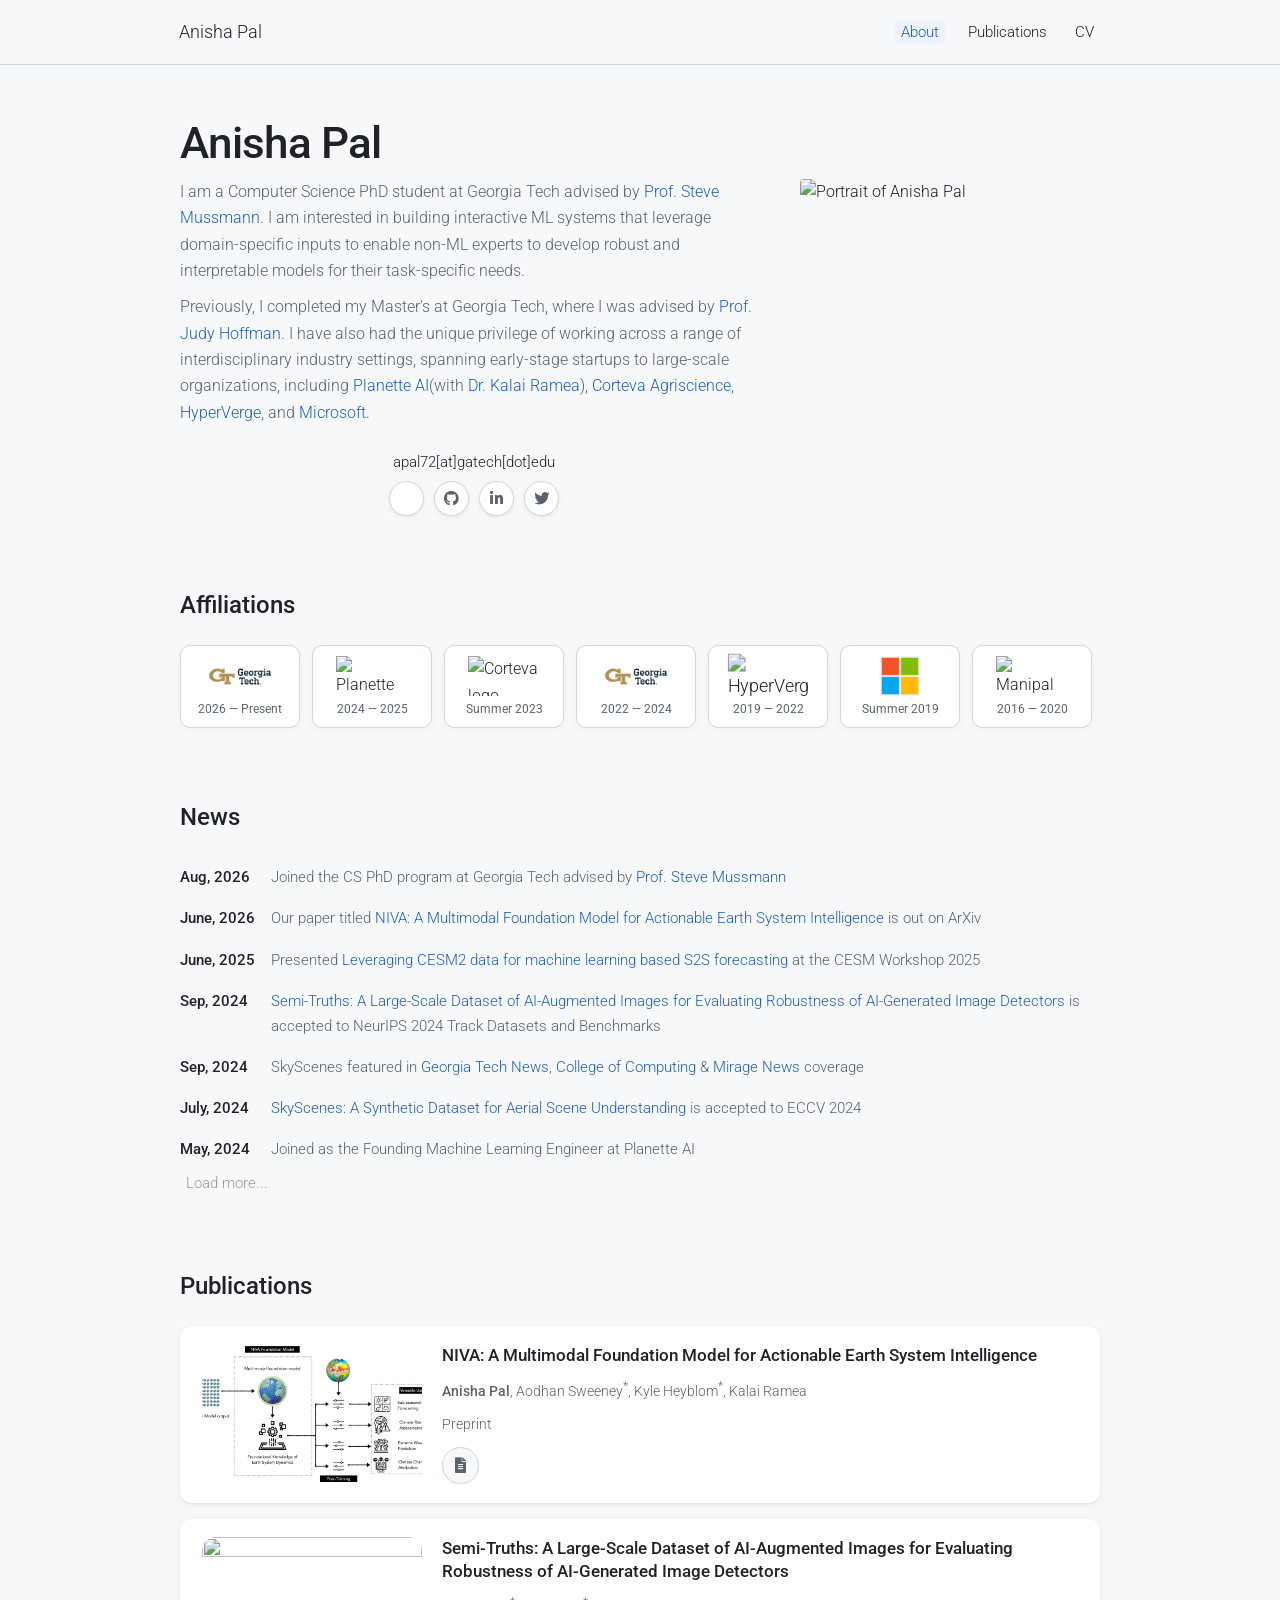
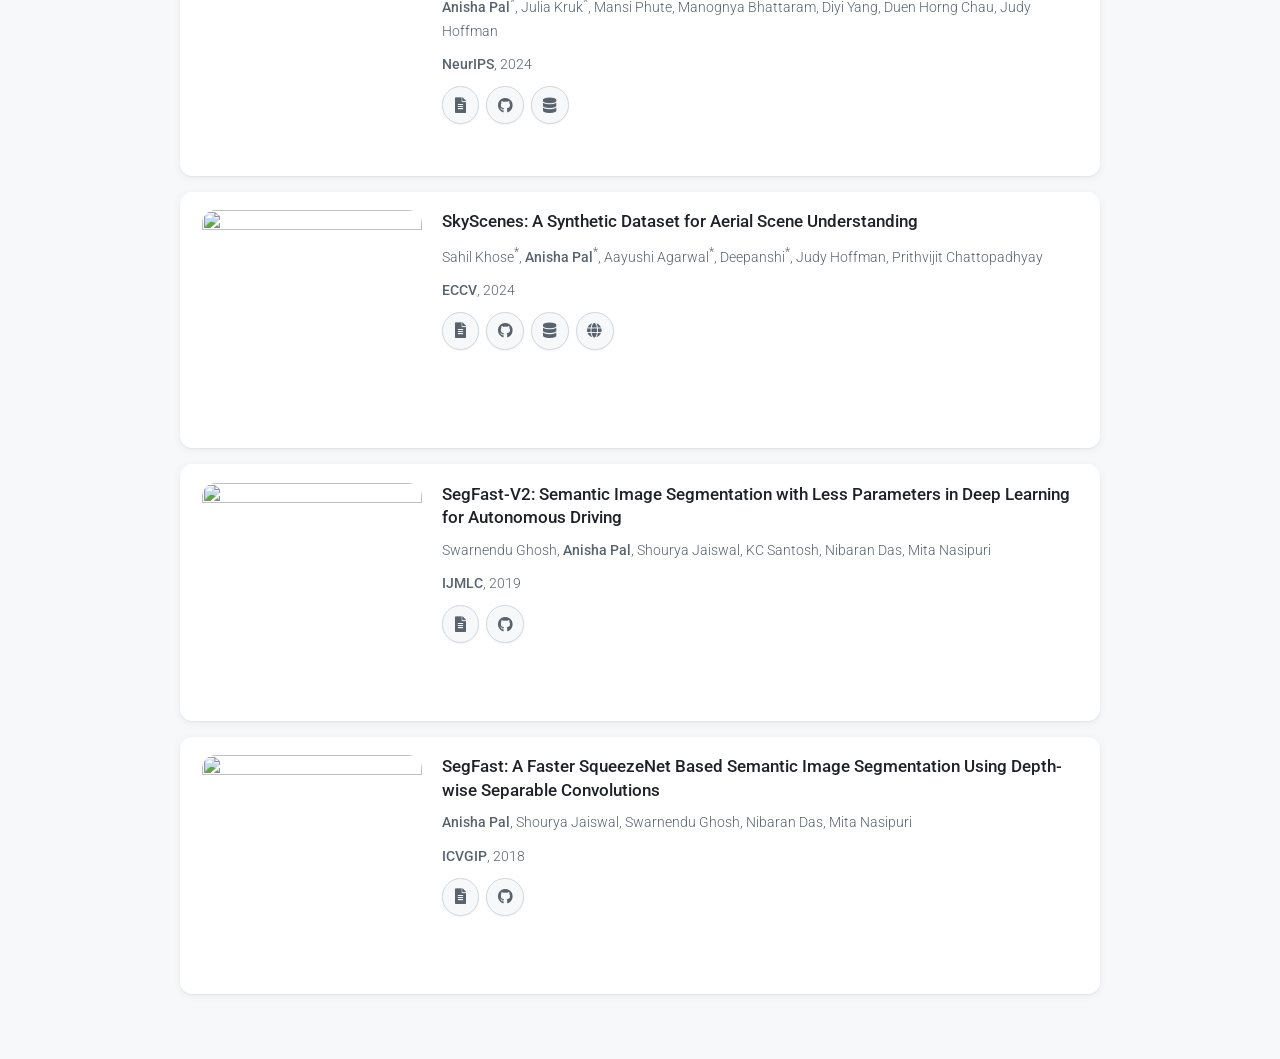
==== index.html @ ba1cdf5f "intro" ====
<!DOCTYPE html>
<html lang="en">
<head>
  <!-- Google tag (gtag.js) -->
<script async src="https://www.googletagmanager.com/gtag/js?id=G-RCPSD93NTV"></script>
<script>
  window.dataLayer = window.dataLayer || [];
  function gtag(){dataLayer.push(arguments);}
  gtag('js', new Date());

  gtag('config', 'G-RCPSD93NTV');
</script>
  <meta charset="UTF-8">
  <meta name="viewport" content="width=device-width, initial-scale=1.0">
  <title>Anisha Pal</title>
  <meta name="author" content="Anisha Pal">
  <meta name="description" content="Anisha Pal | Machine Learning portfolio website">
  <link rel="stylesheet" href="https://cdnjs.cloudflare.com/ajax/libs/font-awesome/5.14.0/css/all.min.css" integrity="sha512-1PKOgIY59xJ8Co8+NE6FZ+LOAZKjy+KY8iq0G4B3CyeY6wYHN3yt9PW0XpSriVlkMXe40PTKnXrLnZ9+fkDaog==" crossorigin="anonymous">
  <link rel="stylesheet" href="https://cdnjs.cloudflare.com/ajax/libs/academicons/1.9.0/css/academicons.min.css" integrity="sha512-W4yqoT1+8NLkinBLBZko+dFB2ZbHsYLDdr50VElllRcNt2Q4/GSs6u71UHKxB7S6JEMCp5Ve4xjh3eGQl/HRvg==" crossorigin="anonymous">
  <link rel="stylesheet" type="text/css" href="https://fonts.googleapis.com/css?family=Roboto:300,400,500,700|Roboto+Slab:100,300,400,500,700|Material+Icons">
  <link rel="stylesheet" href="stylesheet.css">
</head>


<body>
  <header class="site-header">
    <div class="container nav-wrap">
      <a href="index.html" class="site-name" style="font-weight: 300;">Anisha Pal</a>
      <nav aria-label="Main navigation">
        <ul class="nav-list">
          <li><a href="index.html" class="active">About</a></li>
          <li><a href="#pub-heading">Publications</a></li>
          <li><a href="https://drive.google.com/file/d/1D9W40jA3OPA4T3eIrDahZMDQ-MzBlPRG/view?usp=sharing">CV</a></li>
          <!-- <li><a href="projects.html">Projects</a></li> -->
        </ul>
      </nav>
    </div>
  </header>

  <main class="container main-stack">
    <section class="section-card name-card" aria-labelledby="page-title">
      <h1 id="page-title" class="page-title"><strong>Anisha Pal</strong></h1>
    </section>

    <section class="section-card about-card" aria-label="About">
      <div class="about-hero">
        <div class="about-content">
          <p>
            I am a Computer Science PhD student at Georgia Tech advised by <a href="https://stevemussmann.github.io/">Prof. Steve Mussmann</a>. 
            I am interested in building interactive ML systems that leverage domain-specific inputs to enable non-ML experts to develop robust and interpretable models for their task-specific needs.
            
            <!-- I am a machine learning researcher and engineer with a Master’s in Computer Science from Georgia Tech, where I was supervised by <a href="https://jhoffman.github.io/"> Prof. Judy Hoffman</a> on problems related to robustness and distribution shift in vision systems. 
            I have also had the unique privilege of working across a range of interdisciplinary industry settings, spanning early-stage startups to large-scale organizations, including <a href="https://www.planette.ai/">Planette AI</a>, <a href="https://www.corteva.com/"> Corteva Agriscience</a>, <a href="https://hyperverge.co/us/"> HyperVerge</a>, and <a href="https://www.microsoft.com/en-us"> Microsoft</a>. -->
            <!-- I have also collaborated on interdisciplinary projects spanning sustainable urban planning and climate forecasting with Dr. Arthi Rao, and at Planette AI. -->
            <!-- I am a machine learning researcher and engineer with experience across computer vision,
            geospatial AI, and climate forecasting. I completed my Master&apos;s in Computer Science at
            Georgia Tech, where I worked with Prof. Judy Hoffman on robustness and distribution shift
            challenges in vision systems. I am also fortunate to have collaborated on 
            interdisciplinary projects on sustainable planning and climate forecasting with Dr. Arthi Rao and during my time at PlanetteAI.  -->
          </p>
          <!-- <p>
           Broadly, I am interested in understanding how domain-specific structure and expert knowledge can be leveraged to build robust and interpretable ML systems.
          </p> -->
          <p>
            Previously, I completed my Master’s at Georgia Tech, where I was advised by <a href="https://jhoffman.github.io/">Prof. Judy Hoffman</a>.  
            I have also had the unique privilege of working across a range of interdisciplinary industry settings, spanning early-stage startups to large-scale organizations, 
            including <a href="https://www.planette.ai/">Planette AI</a>(with <a href="https://www.linkedin.com/in/kramea/">Dr. Kalai Ramea</a>), <a href="https://www.corteva.com/"> Corteva Agriscience</a>, <a href="https://hyperverge.co/us/"> HyperVerge</a>, and <a href="https://www.microsoft.com/en-us"> Microsoft</a>.
          </p>
          <div class="email-icon" style="margin: 1.75rem 0 0.55rem;">
            <h3 style="display: flex; justify-content: center; font-weight: 300; margin: 0; padding: 0;">
              <span style="font-size: 0.8em; line-height: 1.2;">apal72[at]gatech[dot]edu</span>
            </h3>
          </div>
          <div class="social-links" aria-label="Social and academic profiles">
            <a href="https://scholar.google.com/citations?user=VptKuZsAAAAJ&amp;hl=en" class="social-link social-link--scholar" aria-label="Google Scholar" title="Google Scholar"><i class="ai ai-google-scholar" aria-hidden="true"></i></a>
            <a href="https://github.com/Anipal/" class="social-link social-link--github" aria-label="GitHub" title="GitHub"><i class="fab fa-github" aria-hidden="true"></i></a>
            <a href="https://www.linkedin.com/in/anisha-pal/" class="social-link social-link--linkedin" aria-label="LinkedIn" title="LinkedIn"><i class="fab fa-linkedin-in" aria-hidden="true"></i></a>
            <a href="https://x.com/AnishaPal07" class="social-link social-link--x" aria-label="X (Twitter)" title="X (Twitter)"><i class="fab fa-twitter" aria-hidden="true"></i></a>
          </div>
        </div>
        <img src="images/76F8DD58-BF25-4B7B-A4F9-4BCBA0155430.JPG" alt="Portrait of Anisha Pal" class="profile-image">
      </div>
    </section>
    <section class="section-card affiliations-card" aria-labelledby="affil-heading">
      <h1 id="affil-heading">Affiliations</h1>
      <div class="affiliations-grid">
                <a href="https://www.gatech.edu/" class="affiliation" title="GT">
          <img src="images/GeorgiaTech_RGB_1.png" alt="Gatech logo" class="affil-logo">
          <span class="affil-text">
            <span class="affil-date">2026 — Present</span>
          </span>
        </a>
        <a href="https://www.planette.ai/" class="affiliation" title="Planette AI">
          <img src="images/planette.png" alt="Planette AI logo" class="affil-logo">
          <span class="affil-text">
            <span class="affil-date">2024 — 2025</span>
          </span>
        </a>

        <a href="https://www.corteva.com/" class="affiliation" title="Corteva Agriscience">
          <img src="images/corteva.png" alt="Corteva logo" class="affil-logo">
          <span class="affil-text">
            <span class="affil-date">Summer 2023</span>
          </span>
        </a>
        <a href="https://www.gatech.edu/" class="affiliation" title="GT">
          <img src="images/GeorgiaTech_RGB_1.png" alt="Gatech logo" class="affil-logo">
          <span class="affil-text">
            <span class="affil-date">2022 — 2024</span>
          </span>
        </a>
        <a href="https://hyperverge.co/us/" class="affiliation" title="HyperVerge">
          <img src="images/hv.png" alt="HyperVerge logo" class="affil-logo affil-logo--hyperverge">
          <span class="affil-text">
            <span class="affil-date">2019 — 2022</span>
          </span>
        </a>

        <a href="https://www.microsoft.com/en-us" class="affiliation" title="Microsoft">
          <img src="images/Microsoft_logo.svg.webp" alt="Microsoft logo" class="affil-logo">
          <span class="affil-text">
            <span class="affil-date">Summer 2019</span>
          </span>
        </a>
            <!-- <a href="https://jadavpuruniversity.in/" class="affiliation" title="JU">
          <img src="images/Jadavpur_University_Logo.png" alt="JU logo" class="affil-logo">
          <span class="affil-text">
            <span class="affil-date">Summer 2018</span>
          </span>
        </a> -->
                <a href="https://www.manipal.edu/" class="affiliation" title="Manipal Institute of Technology">
          <img src="images/mu.png" alt="Manipal Institute of Technology logo" class="affil-logo">
          <span class="affil-text">
            <span class="affil-date">2016 — 2020</span>
          </span>
        </a>
      </div>
    </section>

    <section class="section-card news" aria-labelledby="news-heading">
      <h1  id="news-heading">News</h1>
      <div class="news-table-wrap">
        <table class="news-table">
          <tr>
            <th scope="row">Aug, 2026</th>
            <td>Joined the CS PhD program at Georgia Tech advised by <a href="https://www.cc.gatech.edu/people/steve-mussmann" title="Prof. Steve Mussmann">Prof. Steve Mussmann</a></td>
          </tr>
          <tr>
            <th scope="row">June, 2026</th>
            <td>Our paper titled <a href="https://arxiv.org/abs/2606.28546" title="NIVA: A Multimodal Foundation Model for Actionable Earth System Intelligence">NIVA: A Multimodal Foundation Model for Actionable Earth System Intelligence</a> is out on ArXiv
          </td>
          </tr>
          <tr>
            <th scope="row">June, 2025</th>
            <td>Presented 
            <a href="https://www.cesm.ucar.edu/sites/default/files/2025-06/2025cesmpal.pdf" title="Leveraging CESM2 data for machine learning
            based S2S forecasting">
            Leveraging CESM2 data for machine learning based S2S forecasting
            </a> 
            at the CESM Workshop 2025
          </td>
          </tr>
          <tr>
            <th scope="row">Sep, 2024</th>
            <td>
              <a href="https://neurips.cc/virtual/2024/poster/97591" title="Semi-Truths: A Large-Scale Dataset of AI-Augmented Images for Evaluating Robustness of AI-Generated Image detectors">
                Semi-Truths: A Large-Scale Dataset of AI-Augmented Images for Evaluating Robustness of AI-Generated Image Detectors
              </a>
              is accepted to NeurIPS 2024 Track Datasets and Benchmarks
            </td>
            </tr>
                <tr>
            <th scope="row">Sep, 2024</th>
            <td>SkyScenes featured in <a href="https://www.gatech.edu/news/2024/09/26/skyscenes-dataset-could-lead-safe-reliable-autonomous-flying-vehicles" title="Georgia Tech News">Georgia Tech News</a>, <a href="https://www.cc.gatech.edu/news/skyscenes-dataset-could-lead-safe-reliable-autonomous-flying-vehicles" title="College of Computing">College of Computing</a> & <a href="https://www.miragenews.com/skyscenes-boosts-autonomous-flight-safety-with-1338386/" title="Mirage News">Mirage News</a> coverage
            </td>
            </tr>
            <tr>
            <th scope="row">July, 2024</th>
            <td>
              <a href="https://arxiv.org/abs/2312.06719" title="SkyScenes: A Synthetic Dataset for Aerial Scene Understanding">
                SkyScenes: A Synthetic Dataset for Aerial Scene Understanding
              </a>
              is accepted to ECCV 2024
            </td>
          </tr>
          <tr>
            <th scope="row">May, 2024</th>
            <td> 
              Joined as the Founding Machine Learning Engineer at Planette AI
            </td>
          </tr>
          <tr class="hidden-news">
            <th scope="row">May, 2023</th>
            <td> Interning at Corteva Agriscience this summer
            </td>
          </tr>
          <tr class="hidden-news">
            <th scope="row">August, 2022</th>
            <td> 
              Joined the MS CS Program at Georgia Tech
            </td>
          </tr>
        </table>
        <button id="toggleNewsBtn" class="load-more-btn">Load more...</button>
      </div>
    </section>

    <section class="section-card publications-preview" aria-labelledby="pub-heading">
      <h1 id="pub-heading">Publications</h1>
      <div class="pub-list">
        <article class="pub-card">
            <img src="images/niva_schematic.jpg" width="200" height="200" alt="" class="pub-thumb">
          <div class="pub-body">
            <h3 class="pub-title">NIVA: A Multimodal Foundation Model for Actionable Earth System Intelligence</h3>
            <p class="pub-authors"><strong>Anisha Pal</strong>, Aodhan Sweeney<sup>*</sup>, Kyle Heyblom<sup>*</sup>, Kalai Ramea</p>
            <!-- <p class="pub-note"><sup>*</sup> Equal contribution</p> -->
            <p class="pub-venue">Preprint
            <ul class="pub-icons">
              <li><a class="pub-icon-link pub-icon-link--pdf" href="https://arxiv.org/abs/2606.28546" aria-label="arXiv abstract"><i class="fas fa-file-alt" aria-hidden="true"></i></a></li>
            </ul>
          </div>
        </article>
        <article class="pub-card">
            <img src="images/semi-truths.png" width="200" height="200" alt="" class="pub-thumb">
          <div class="pub-body">
            <h3 class="pub-title">Semi-Truths: A Large-Scale Dataset of AI-Augmented Images for Evaluating Robustness of AI-Generated Image Detectors</h3>
            <p class="pub-authors"><strong>Anisha Pal</strong><sup>*</sup>, Julia Kruk<sup>*</sup>, Mansi Phute, Manognya Bhattaram, Diyi Yang, Duen Horng Chau, Judy Hoffman</p>
            <!-- <p class="pub-note"><sup>*</sup> Equal contribution</p> -->
            <p class="pub-venue"><em>NeurIPS</em>, 2024</p>
            <ul class="pub-icons">
              <li><a class="pub-icon-link pub-icon-link--pdf" href="https://arxiv.org/abs/2411.07472" aria-label="arXiv abstract"><i class="fas fa-file-alt" aria-hidden="true"></i></a></li>
              <li><a class="pub-icon-link pub-icon-link--code" href="https://github.com/J-Kruk/SemiTruths" aria-label="Code"><i class="fab fa-github" aria-hidden="true"></i></a></li>
              <li><a class="pub-icon-link pub-icon-link--db" href="https://huggingface.co/datasets/semi-truths/Semi-Truths" aria-label="Dataset"><i class="fas fa-database" aria-hidden="true"></i></a></li>
            </ul>
          </div>
        </article>

        <article class="pub-card">
            <img src="images/skyscene_intro_teaser.png" width="160" height="160" alt="" class="pub-thumb">
          <div class="pub-body">
            <h3 class="pub-title">SkyScenes: A Synthetic Dataset for Aerial Scene Understanding</h3>
            <p class="pub-authors">Sahil Khose<sup>*</sup>, <strong>Anisha Pal</strong><sup>*</sup>, Aayushi Agarwal<sup>*</sup>, Deepanshi<sup>*</sup>, Judy Hoffman, Prithvijit Chattopadhyay</p>
            <!-- <p class="pub-note"><sup>*</sup> Equal contribution</p> -->
            <p class="pub-venue"><em>ECCV</em>, 2024</p>
            <ul class="pub-icons">
              <li><a class="pub-icon-link pub-icon-link--pdf" href="https://arxiv.org/abs/2312.06719" aria-label="arXiv abstract"><i class="fas fa-file-alt" aria-hidden="true"></i></a></li>
              <li><a class="pub-icon-link pub-icon-link--code" href="https://github.com/hoffman-group/SkyScenes" aria-label="Code"><i class="fab fa-github" aria-hidden="true"></i></a></li>
              <li><a class="pub-icon-link pub-icon-link--db" href="https://huggingface.co/datasets/hoffman-lab/SkyScenes" aria-label="Dataset"><i class="fas fa-database" aria-hidden="true"></i></a></li>
              <li><a class="pub-icon-link link pub-icon-link--website" href="https://hoffman-group.github.io/SkyScenes/" aria-label="Project website"><i class="fas fa-globe" aria-hidden="true"></i></a></li>
            </ul>
          </div>
        </article>

        <article class="pub-card">
            <img src="images/segv2.png" width="160" height="160" alt="" class="pub-thumb">
          <div class="pub-body">
            <h3 class="pub-title">SegFast-V2: Semantic Image Segmentation with Less Parameters in Deep Learning for Autonomous Driving</h3>
            <p class="pub-authors">Swarnendu Ghosh, <strong>Anisha Pal</strong>, Shourya Jaiswal, KC Santosh, Nibaran Das, Mita Nasipuri</p>
            <p class="pub-venue"><em>IJMLC</em>, 2019</p>
            <ul class="pub-icons">
              <li><a class="pub-icon-link pub-icon-link--pdf" href="https://link.springer.com/article/10.1007/s13042-019-01005-5" aria-label="Publisher page"><i class="fas fa-file-alt" aria-hidden="true"></i></a></li>
              <li><a class="pub-icon-link pub-icon-link--code" href="https://github.com/DVLP-CMATERJU/SegFast" aria-label="Code"><i class="fab fa-github" aria-hidden="true"></i></a></li>
            </ul>
          </div>
        </article>

        <article class="pub-card">
            <img src="images/seg.png" width="160" height="160" alt="" class="pub-thumb">
          <div class="pub-body">
            <h3 class="pub-title">SegFast: A Faster SqueezeNet Based Semantic Image Segmentation Using Depth-wise Separable Convolutions</h3>
            <p class="pub-authors"><strong>Anisha Pal</strong>, Shourya Jaiswal, Swarnendu Ghosh, Nibaran Das, Mita Nasipuri</p>
            <p class="pub-venue"><em>ICVGIP</em>, 2018</p>
            <div class="pub-icons" role="list">
              <a role="listitem" class="pub-icon-link pub-icon-link--pdf" href="https://dl.acm.org/doi/10.1145/3293353.3293406" aria-label="ACM Digital Library"><i class="fas fa-file-alt" aria-hidden="true"></i></a>
              <a role="listitem" class="pub-icon-link pub-icon-link--code" href="https://github.com/DVLP-CMATERJU/SegFast" aria-label="Code"><i class="fab fa-github" aria-hidden="true"></i></a>
            </div>
          </div>
        </article>

      </div>
    </section>
  </main>
  <script>
    document.addEventListener("DOMContentLoaded", function () {
      const btn = document.getElementById("toggleNewsBtn");
      const hiddenRows = document.querySelectorAll(".hidden-news");
    
      let expanded = false;
    
      btn.addEventListener("click", function () {
        expanded = !expanded;
    
        hiddenRows.forEach(row => {
          row.classList.toggle("hidden-news", !expanded);
        });
    
        btn.textContent = expanded ? "Collapse..." : "Load more...";
      });
    });
    </script>
    <script>
      document.addEventListener('DOMContentLoaded', () => {
        const navLinks = Array.from(document.querySelectorAll('.nav-list a'));
        const aboutLink = document.querySelector('.nav-list a[href="index.html"]');
        const publicationsLink = document.querySelector('.nav-list a[href="#pub-heading"]');

        const setActiveLink = (activeLink) => {
          navLinks.forEach((link) => {
            link.classList.toggle('active', link === activeLink);
          });
        };

        navLinks.forEach((link) => {
          link.addEventListener('click', () => {
            if (link === aboutLink || link === publicationsLink) {
              setActiveLink(link);
            }
          });
        });

        if (window.location.hash === '#pub-heading') {
          setActiveLink(publicationsLink);
        } else {
          setActiveLink(aboutLink);
        }
      });
    </script>
</body>
</html>
---- stylesheet.css ----
:root {
  --bg: #f7f8fa;
  --text: #1f2328;
  --muted: #59636e;
  --card: #F0EAD6;
  /* --card: #FAF9F6; */
  --line: #d0d7de;
  --accent: #1f5fbf;
  /* Match about row: text | photo — header nav uses same column widths */
  --profile-size: clamp(200px, 28vw, 260px);
  --about-hero-gap: clamp(1.25rem, 3vw, 2rem);
  /* Body matches MDB 4.19 on https://gstoica27.github.io/ (Bootstrap + mdb.min.css) */
  --font-body: "Roboto", sans-serif;
  /* Google Fonts link still loads Roboto Slab for optional use */
  --font-heading: "Roboto Slab", "Roboto", sans-serif;
}

* {
  box-sizing: border-box;
}

html,
body {
  margin: 0;
  padding: 0;
}

body {
  font-family: var(--font-body);
  /* mdb.min.css: body { font-family: "Roboto", sans-serif; font-weight: 300; } */
  font-weight: 300;
  background: var(--bg);
  color: var(--text);
  line-height: 1.65;
  overflow-x: hidden;
}

strong,
b {
  font-weight: 500;
}

h1,
h2,
h3 {
  font-family: var(--font-body);
  font-weight: 500;
}

a {
  color: var(--accent);
  text-decoration: none;
}

a:hover,
a:focus {
  text-decoration: underline;
}

/* Same horizontal inset for header and main so nav aligns with section cards */
/* .container {
  max-width: 1024px;
  width: 100%;
  margin-left: auto;
  margin-right: auto;
  padding-left: clamp(1rem, 4vw, 1.75rem);
  padding-right: clamp(1rem, 4vw, 1.75rem);
  box-sizing: border-box;
} */
.container {
  max-width: 1024px;
  width: 100%;
  margin: 0 auto;
  padding-left: clamp(1rem, 4vw, 1.75rem);
  padding-right: clamp(1rem, 4vw, 1.75rem);
  box-sizing: border-box;
}

.site-header {
  background: var(--bg);
  border-bottom: 1px solid var(--line);
  position: sticky;
  top: 0;
  z-index: 10;
}

.nav-wrap {
  display: flex;
  align-items: center;
  justify-content: space-between;
  flex-wrap: wrap;
  gap: 0.75rem 1rem;
  padding: 1.1rem clamp(1rem, 4vw, 3.5rem);
}

.site-name {
  /* margin-left: 0.5rem; */
  font-size: 1.1rem;
  font-family: var(--font-body);
  font-weight: 500;
  color: var(--text);
  text-decoration: none;
}

a.site-name:hover,
a.site-name:focus {
  color: var(--accent);
  text-decoration: none;
}

.nav-list {
  list-style: none;
  display: flex;
  flex-wrap: wrap;
  gap: 0.7rem 1rem;
  margin: 0;
  padding: 0;
}

.nav-list a {
  color: var(--text);
  font-size: 0.95rem;
  padding: 0.2rem 0.4rem;
  border-radius: 4px;
}

.nav-list a.active,
.nav-list a:hover,
.nav-list a:focus {
  color: var(--accent);
  background: #eef4ff;
  text-decoration: none;
}

main {
  padding: 2.3rem 0 2.6rem;
}

.main-stack {
  display: flex;
  flex-direction: column;
  gap: 0.1rem;
}

/* Sections sit flush with page background (no raised cards) */
.section-card {
  background: transparent;
  border: none;
  border-radius: 0;
  padding: clamp(1.1rem, 3vw, 1.5rem);
  margin: 0;
  box-shadow: none;
}

.name-card {
  padding-top: clamp(0.5rem, 1.5vw, 1rem);
  padding-bottom: 0.2rem;
}

.about-card {
  padding-top: 0.35rem;
}

.page-title {
  margin: 0;
  font-size: clamp(2rem, 5vw, 2.75rem);
  font-weight: 300;
  line-height: 1.15;
  letter-spacing: -0.02em;
}

.page-title strong {
  font-weight: 500;
}

.about-card .about-hero {
  display: grid;
  grid-template-columns: minmax(0, 1fr) auto;
  gap: clamp(1.25rem, 3vw, 2rem);
  align-items: start;
}

.about-content {
  min-width: 0;
}

.about-content p:first-child {
  margin-top: 0;
}

.social-links {
  display: flex;
  flex-wrap: wrap;
  align-items: center;
  justify-content: center;
  gap: 0.45rem 0.6rem;
  width: 100%;
  margin-top: 0.5rem;
}

.social-link {
  display: inline-flex;
  align-items: center;
  justify-content: center;
  width: 2.2rem;
  height: 2.2rem;
  border-radius: 50%;
  font-size: 0.95rem;
  line-height: 1;
  color: var(--muted);
  text-decoration: none;
  background: #fff;
  border: 1px solid var(--line);
  box-shadow: 0 1px 2px rgba(15, 20, 25, 0.06), 0 2px 8px rgba(15, 20, 25, 0.04);
  transition:
    color 0.18s ease,
    background 0.18s ease,
    border-color 0.18s ease,
    box-shadow 0.18s ease,
    transform 0.18s ease;
}

.social-link:hover,
.social-link:focus {
  text-decoration: none;
  transform: translateY(-2px);
  box-shadow: 0 4px 14px rgba(15, 20, 25, 0.12);
}

.social-link:focus-visible {
  outline: 2px solid var(--accent);
  outline-offset: 3px;
}

.social-link--scholar:hover,
.social-link--scholar:focus {
  color: #4285f4;
  border-color: rgba(29, 155, 240, 0.45);
  background: rgba(29, 155, 240, 0.1);
  /* border-color: rgba(66, 133, 244, 0.45); */
  /* background: rgba(66, 133, 244, 0.1); */
}

.social-link--github:hover,
.social-link--github:focus {
  color: #24292f;
  border-color: rgba(29, 155, 240, 0.45);
  /* border-color: rgba(36, 41, 47, 0.35); */
  background: rgba(29, 155, 240, 0.1);
  /* background: rgba(36, 41, 47, 0.08); */
}

.social-link--linkedin:hover,
.social-link--linkedin:focus {
  color: #0a66c2;
  border-color: rgba(29, 155, 240, 0.45);
  /* border-color: rgba(10, 102, 194, 0.45); */
  background: rgba(29, 155, 240, 0.1);
  /* background: rgba(10, 102, 194, 0.1); */
}

.social-link--x:hover,
.social-link--x:focus {
  color: #1d9bf0;
  border-color: rgba(29, 155, 240, 0.45);
  background: rgba(29, 155, 240, 0.1);
}

.profile-image {
  width: clamp(240px, 32vw, 300px);
  height: clamp(240px, 32vw, 300px);
  max-width: 100%;
  object-fit: cover;
  object-position: center;
  border-radius: 4px;
  border: none;
  display: block;
  justify-self: end;
}

.about-content h2,
.section-card h2 {
  margin: 0 0 0.8rem;
  font-size: 1.35rem;
}

.about-content p,
.section-card p {
  margin: 0.6rem 0;
  color: var(--muted);
}

.news h2 {
  margin-top: 0;
}

.news-table-wrap {
  overflow-x: auto;
}

.news-table {
  width: 100%;
  border-collapse: collapse;
  font-size: 0.95rem;
}

.news-table th {
  text-align: left;
  vertical-align: top;
  padding: 0.5rem 1rem 0.5rem 0;
  white-space: nowrap;
  font-weight: 500;
  color: var(--text);
}

.news-table td {
  padding: 0.5rem 0;
  vertical-align: top;
  color: var(--muted);
}
.hidden-news {
  display: none;
}

.load-more-btn {
  /* margin-top: 1rem;
  padding: 0.5rem 1rem; */
  color: 	#999999;
  border: none;
  background: none;
  cursor: pointer;
  font:var(--font-body);
  font-size: 0.95rem;
  /* border-radius: 6px; */
}

.load-more-btn:hover {
  opacity: 0.8;
}

/* Selected publications — each row is a card that lifts on hover */
.publications-preview h2 {
  margin: 0 0 1rem;
  font-size: 1.35rem;
}

.pub-list {
  display: flex;
  flex-direction: column;
  gap: 1rem;
}

.pub-card {
  /* display: grid; */
  display: flex;
  grid-template-columns: min(140px, 32%) minmax(0, 1fr);
  gap: 1.25rem;
  /* gap: 1.15rem 1.35rem; */
  /* align-items: start; */
  align-items: stretch;
  padding: 1.15rem 1.35rem;
  background: #fff;
  /* border: 1px solid var(--line); */
  border-radius: 12px;
  box-shadow:
    0 1px 2px rgba(15, 20, 25, 0.06),
    0 2px 10px rgba(15, 20, 25, 0.05);
  transition:
    transform 0.2s ease,
    box-shadow 0.2s ease;
}

.pub-card:hover {
  transform: translateY(-4px);
  box-shadow:
    0 6px 16px rgba(15, 20, 25, 0.1),
    0 12px 28px rgba(15, 20, 25, 0.08);
}

/* .pub-thumb-link {
  display: block;
  border-radius: 6px;
  overflow: hidden;
  line-height: 0;
  box-shadow: 0 1px 3px rgba(15, 20, 25, 0.08);
}

.pub-thumb-link:hover,
.pub-thumb-link:focus {
  opacity: 0.95;
} */

.pub-thumb {
  width: 220px;          /* increase width */
  height: auto;
  min-height: 100%;
  object-fit: cover;
  align-self: stretch;   /* fills card height */
  border-radius: 14px;
  flex-shrink: 0;
}

.pub-body {
  min-width: 0;
}

.pub-title {
  font-size: 1.05rem;
  font-weight: 500;
  margin: 0 0 0.45rem;
  line-height: 1.38;
  color: var(--text);
}

.pub-authors,
.pub-venue,
.pub-note {
  font-size: 0.9rem;
  margin: 0.3rem 0;
  color: var(--muted);
}

.pub-note {
  font-size: 0.82rem;
  margin-top: -0.1rem;
}

.pub-venue {
  color: var(--text);
  margin-bottom: 0.5rem;
}

.pub-venue em {
  font-style: normal;
  font-weight: 500;
}

.pub-icons {
  list-style: none;
  margin: 0;
  padding: 0;
  display: flex;
  flex-wrap: wrap;
  align-items: center;
  gap: 0.45rem;
}

.pub-icons li {
  margin: 0;
  padding: 0;
}

.pub-icon-link {
  display: inline-flex;
  align-items: center;
  justify-content: center;
  width: 2.35rem;
  height: 2.35rem;
  border-radius: 50%;
  font-size: 0.95rem;
  line-height: 1;
  color: var(--muted);
  text-decoration: none;
  background: var(--bg);
  border: 1px solid var(--line);
  box-shadow: 0 1px 2px rgba(15, 20, 25, 0.05);
  transition:
    color 0.15s ease,
    background 0.15s ease,
    border-color 0.15s ease,
    box-shadow 0.15s ease,
    transform 0.15s ease;
}

.pub-icon-link:hover,
.pub-icon-link:focus {
  color: var(--accent);
  background: rgba(31, 95, 191, 0.08);
  border-color: rgba(31, 95, 191, 0.4);
  box-shadow: 0 2px 8px rgba(31, 95, 191, 0.12);
  transform: translateY(-2px);
  text-decoration: none;
}
.pub-icon-link:focus-visible {
  outline: 2px solid var(--accent);
  outline-offset: 2px;
}
.pub-icon-link--website:hover,
.pub-icon-link--website:focus {
  color: #1f5fbf;
  border-color: rgba(29, 155, 240, 0.45);
  /* border-color: rgba(10, 102, 194, 0.45); */
  background: rgba(29, 155, 240, 0.1);
  box-shadow: 0 2px 8px rgba(31, 95, 191, 0.14);
}
.pub-icon-link--pdf:hover, 
.pub-icon-link--pdf:focus{
  color: #D22B2B;
  border-color: rgba(29, 155, 240, 0.45);
  /* border-color: rgba(10, 102, 194, 0.45); */
  background: rgba(29, 155, 240, 0.1);
  box-shadow: 0 2px 8px rgba(31, 95, 191, 0.12);
  transform: translateY(-2px);
  text-decoration: none;

}

.pub-icon-link--code:hover,
.pub-icon-link--code:focus {
  color: #24292f;
  border-color: rgba(29, 155, 240, 0.45);
  /* border-color: rgba(10, 102, 194, 0.45); */
  background: rgba(29, 155, 240, 0.1);
  box-shadow: 0 2px 8px rgba(36, 41, 47, 0.14);
}

.pub-icon-link--db:hover,
.pub-icon-link--db:focus {
  color: 	#dab600;
  border-color: rgba(29, 155, 240, 0.45);
  /* border-color: rgba(10, 102, 194, 0.45); */
  background: rgba(29, 155, 240, 0.1);
  box-shadow: 0 2px 8px rgba(36, 41, 47, 0.14);
}

/* Affiliations card — small logo list */
.affiliations-grid {
  display: flex;
  flex-wrap: wrap;
  gap: 0.75rem;
  align-items: center;
  margin-top: 0.75rem;
}

.affiliation {
  display: flex;
  flex-direction: column;
  align-items: center;
  gap: 0.35rem;
  padding: 0.65rem 0.9rem;
  min-width: 120px;
  background: #fff;
  border: 1px solid var(--line);
  border-radius: 10px;
  box-shadow: 0 2px 8px rgba(15, 20, 25, 0.04);
  color: var(--text);
  text-decoration: none;
  transition: transform 0.18s ease, box-shadow 0.18s ease, color 0.15s ease;
}

.affiliation:hover,
.affiliation:focus {
  transform: translateY(-4px);
  box-shadow: 0 8px 20px rgba(15, 20, 25, 0.08);
  color: var(--accent);
  text-decoration: none;
}

.affil-logo {
  height: 40px;
  width: 72px;
  display: block;
  object-fit: contain;
}

.affil-logo--hyperverge {
  transform: scale(1.12);
  transform-origin: center;
}

.affil-text {
  display: inline-flex;
  flex-direction: column;
  gap: 0.12rem;
  align-items: center;
  text-align: center;
}

.affil-name {
  font-size: 0.95rem;
  color: var(--text);
  font-weight: 500;
  display: block;
}

.affil-date {
  font-size: 0.72rem;
  color: var(--muted);
  font-weight: 400;
  display: block;
  line-height: 1.3;
}

@media (max-width: 900px) {
  .nav-wrap {
    padding: 0.95rem 1rem;
  }

  .site-name {
    font-size: 1rem;
  }

  .about-card .about-hero {
    grid-template-columns: 1fr;
    gap: 1rem;
  }

  .about-card .about-content {
    width: 100%;
  }

  .profile-image {
    width: min(500px, 100vw);
    height: min(500px, 100vw);
    justify-self: center;
  }

  .affiliations-grid {
    justify-content: center;
  }

  .affiliation {
    width: calc(50% - 0.375rem);
    min-width: 0;
  }

  .pub-card {
    flex-direction: column;
    align-items: flex-start;
    gap: 0.85rem;
    padding: 1rem;
  }

  .pub-thumb {
    width: 100%;
    max-width: 220px;
    min-height: auto;
  }

  .pub-body {
    width: 100%;
  }

  .pub-icons {
    justify-content: flex-start;
  }
}

@media (max-width: 760px) {
  main {
    padding: 1.35rem 0 2rem;
  }

  .section-card {
    padding: clamp(0.95rem, 3vw, 1.2rem);
  }

  .nav-list {
    gap: 0.7rem 0.9rem;
  }

  .about-card .about-hero {
    justify-items: center;
    text-align: left;
  }

  .profile-image {
    width: min(300px, 90vw);
    height: min(300px, 90vw);
    justify-self: center;
  }

  .pub-card {
    text-align: left;
  }

  .pub-title {
    font-size: 1rem;
  }

  .pub-authors,
  .pub-venue,
  .pub-note {
    font-size: 0.86rem;
  }

  .pub-icons {
    justify-content: flex-start;
  }

  .pub-thumb-link {
    max-width: 160px;
    margin: 0 auto;
  }
}

@media (max-width: 560px) {
  .affiliations-grid {
    flex-direction: row;
    flex-wrap: nowrap;
    overflow-x: auto;
    padding-bottom: 0.25rem;
    scroll-snap-type: x proximity;
  }

  .affiliation {
    width: 118px;
    flex: 0 0 118px;
    scroll-snap-align: start;
  }

  .pub-thumb {
    max-width: 100%;
  }
}
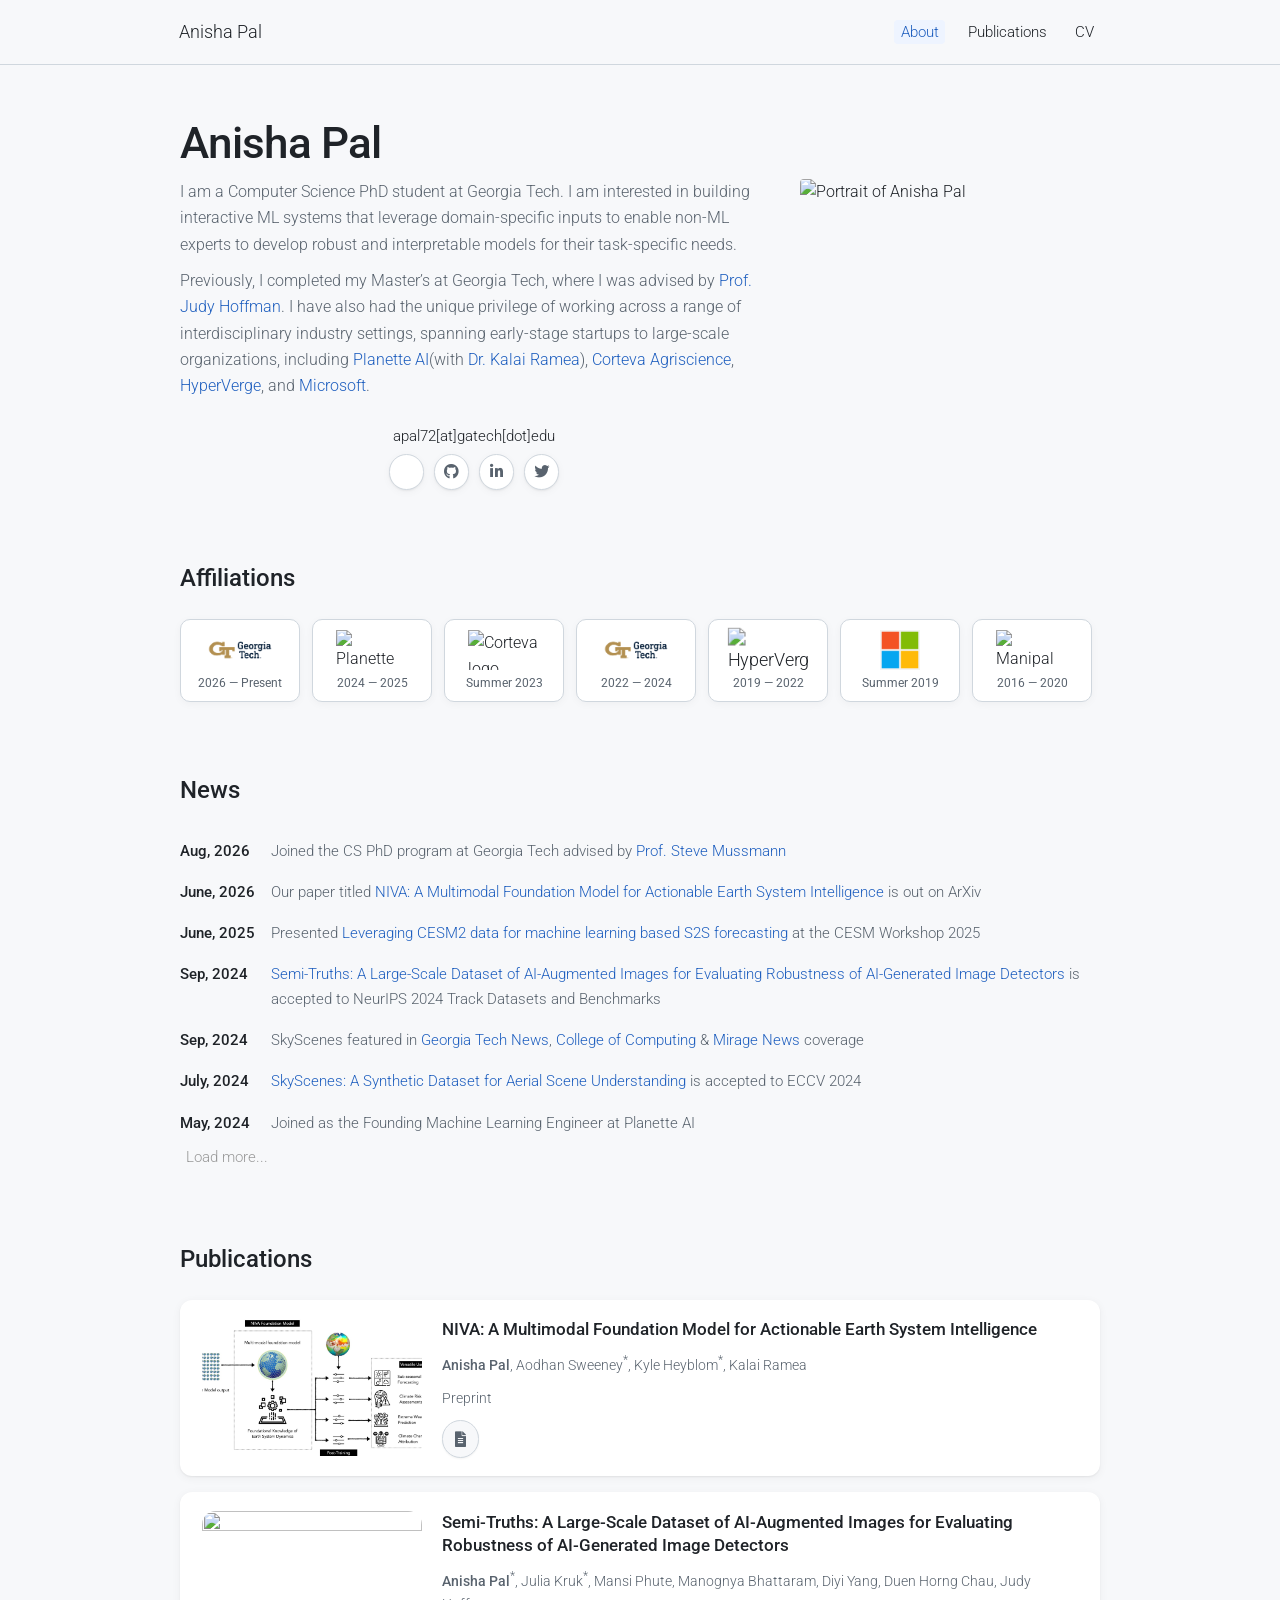
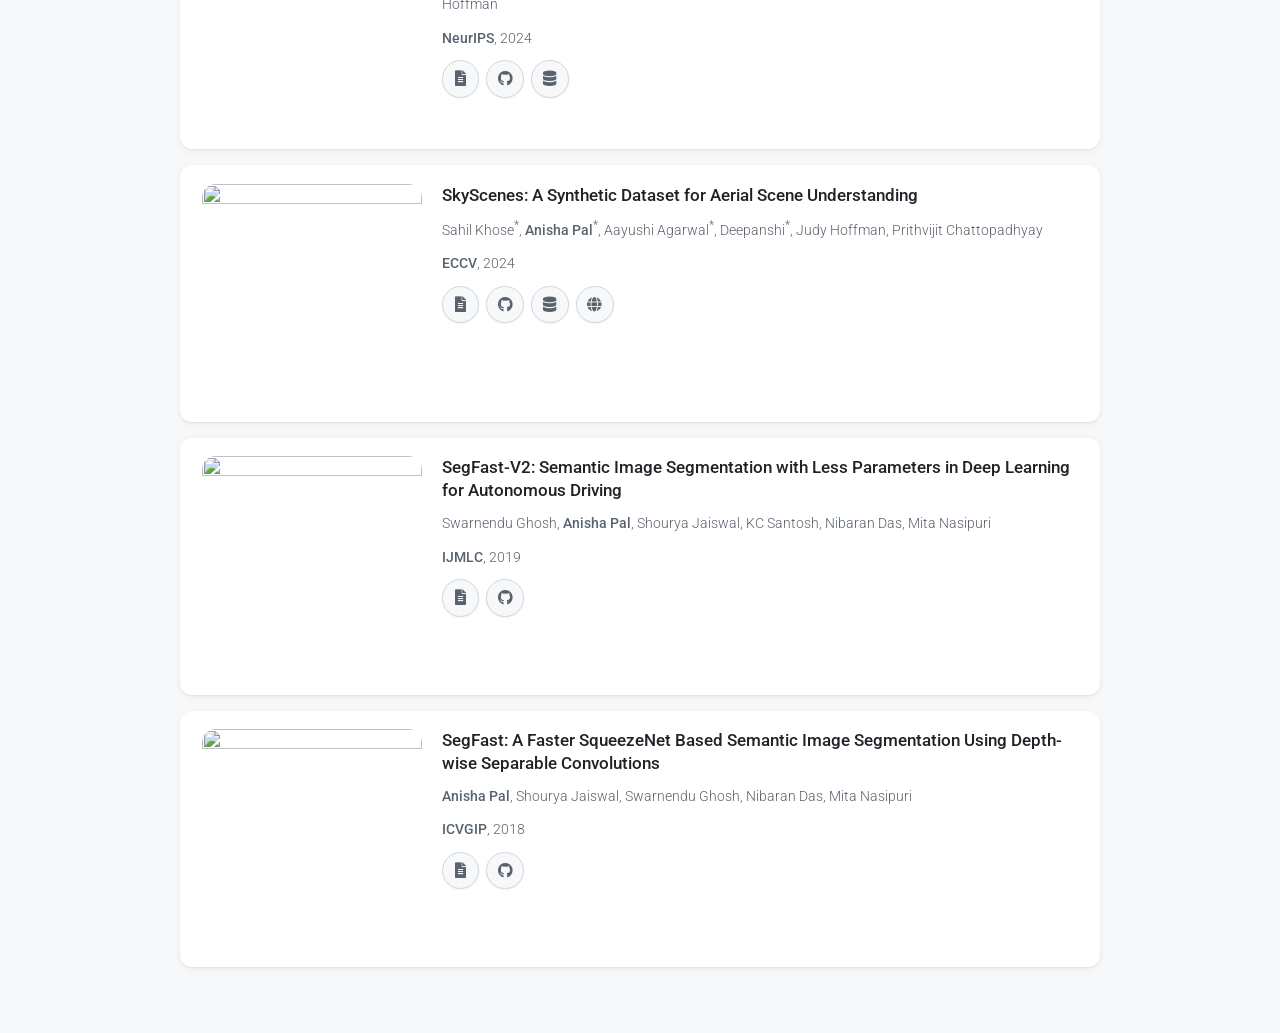
==== commit c83d6bbb: "news" ====
--- a/index.html
+++ b/index.html
@@ -46,7 +46,7 @@
       <div class="about-hero">
         <div class="about-content">
           <p>
-            I am a Computer Science PhD student at Georgia Tech advised by <a href="https://stevemussmann.github.io/">Prof. Steve Mussmann</a>. 
+            I am a Computer Science PhD student at Georgia Tech. 
             I am interested in building interactive ML systems that leverage domain-specific inputs to enable non-ML experts to develop robust and interpretable models for their task-specific needs.
             
             <!-- I am a machine learning researcher and engineer with a Master’s in Computer Science from Georgia Tech, where I was supervised by <a href="https://jhoffman.github.io/"> Prof. Judy Hoffman</a> on problems related to robustness and distribution shift in vision systems. 
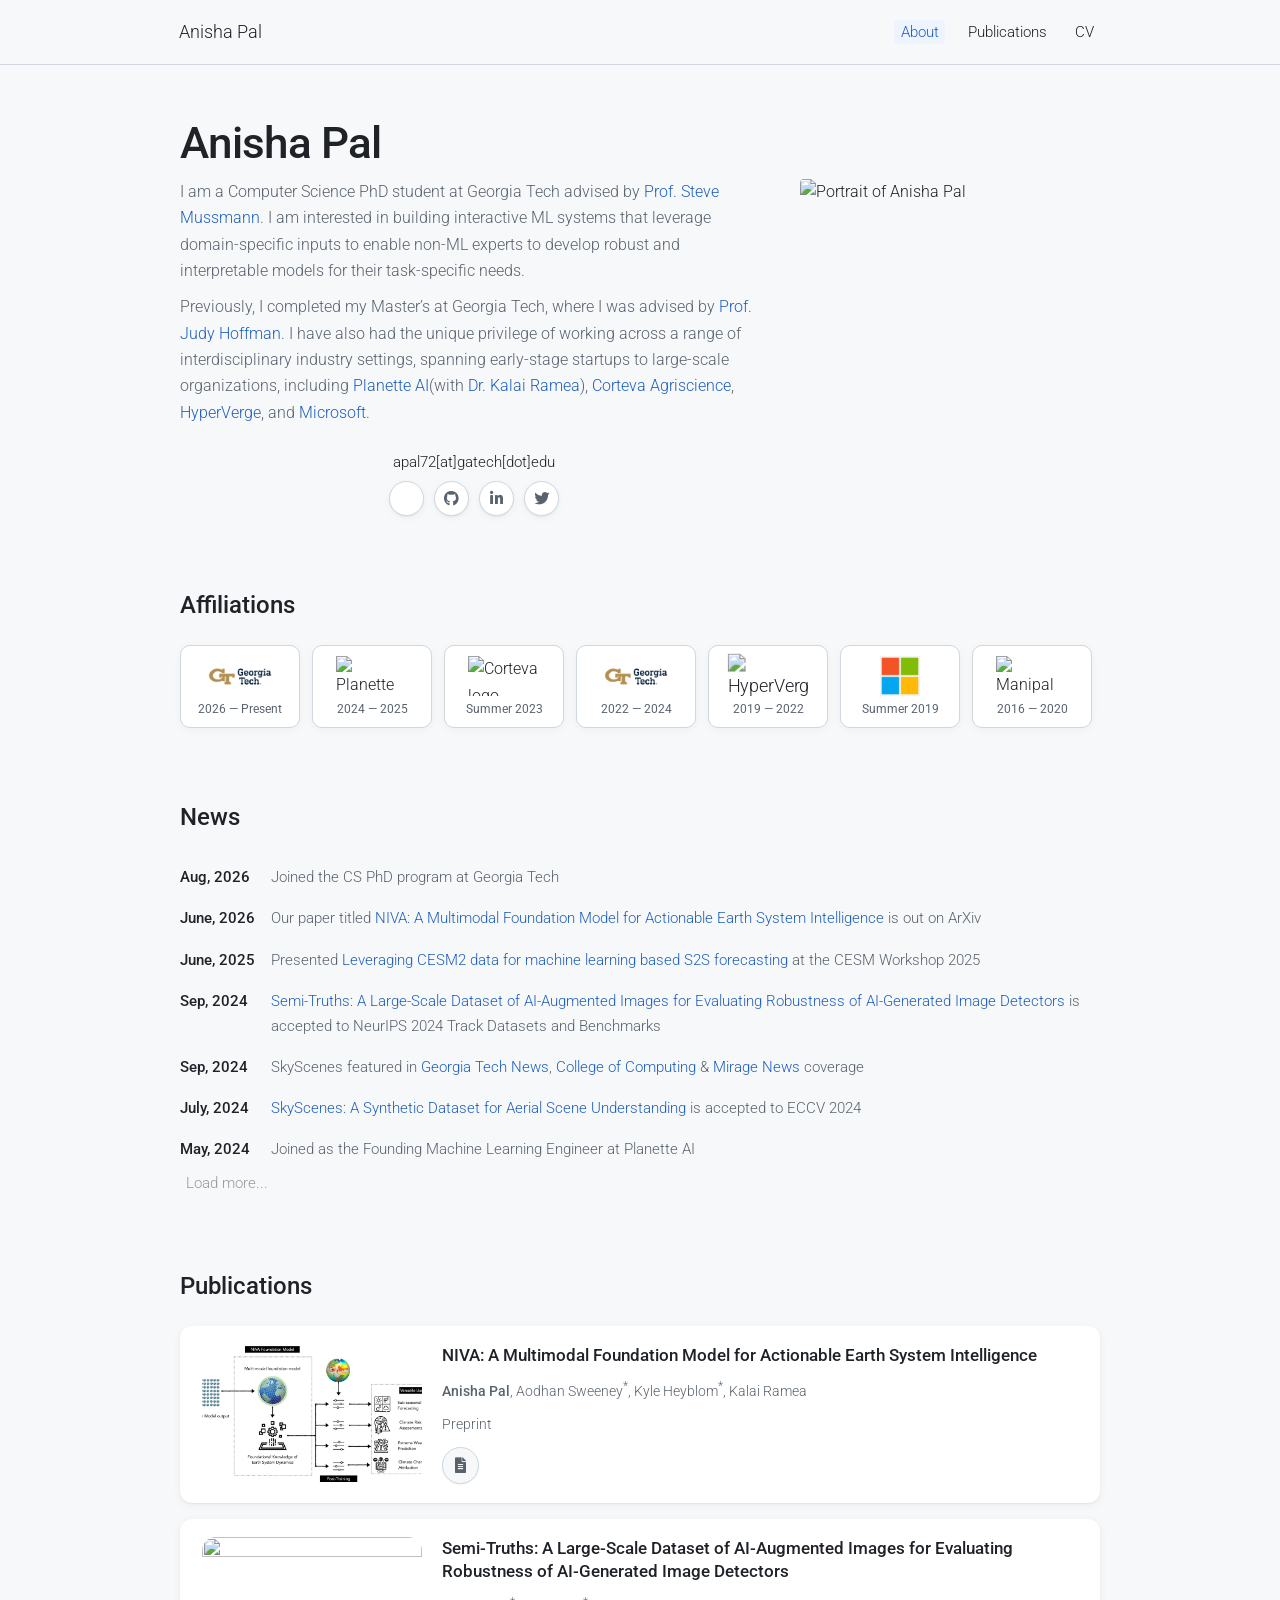
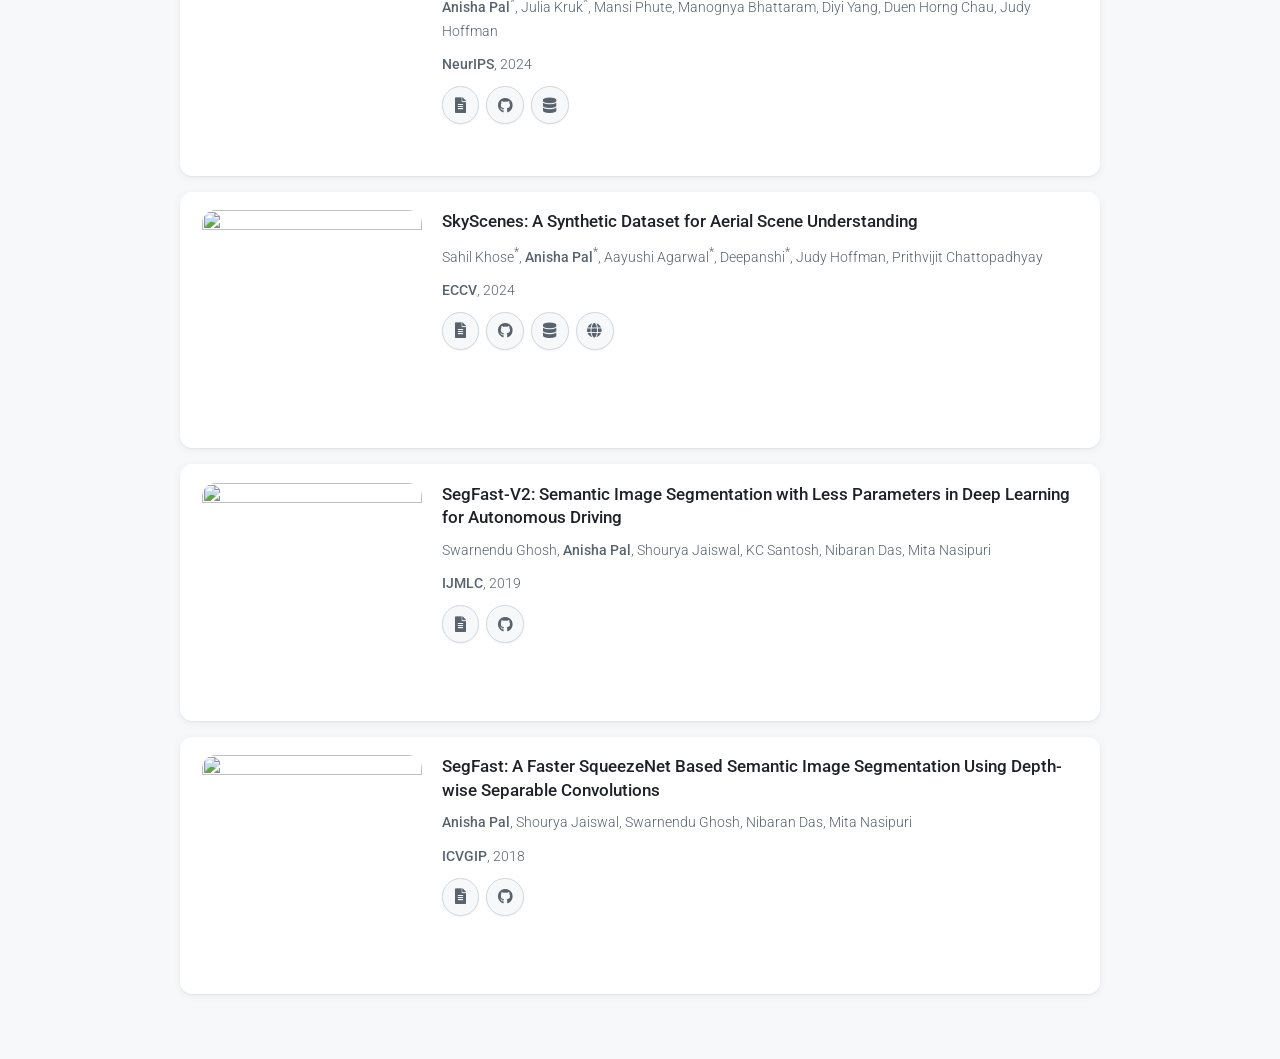
==== commit fcb03043: "news" ====
--- a/index.html
+++ b/index.html
@@ -46,7 +46,7 @@
       <div class="about-hero">
         <div class="about-content">
           <p>
-            I am a Computer Science PhD student at Georgia Tech. 
+            I am a Computer Science PhD student at Georgia Tech advised by <a href="https://stevemussmann.github.io/">Prof. Steve Mussmann</a>. 
             I am interested in building interactive ML systems that leverage domain-specific inputs to enable non-ML experts to develop robust and interpretable models for their task-specific needs.
             
             <!-- I am a machine learning researcher and engineer with a Master’s in Computer Science from Georgia Tech, where I was supervised by <a href="https://jhoffman.github.io/"> Prof. Judy Hoffman</a> on problems related to robustness and distribution shift in vision systems. 
@@ -143,7 +143,7 @@
         <table class="news-table">
           <tr>
             <th scope="row">Aug, 2026</th>
-            <td>Joined the CS PhD program at Georgia Tech advised by <a href="https://www.cc.gatech.edu/people/steve-mussmann" title="Prof. Steve Mussmann">Prof. Steve Mussmann</a></td>
+            <td>Joined the CS PhD program at Georgia Tech 
           </tr>
           <tr>
             <th scope="row">June, 2026</th>
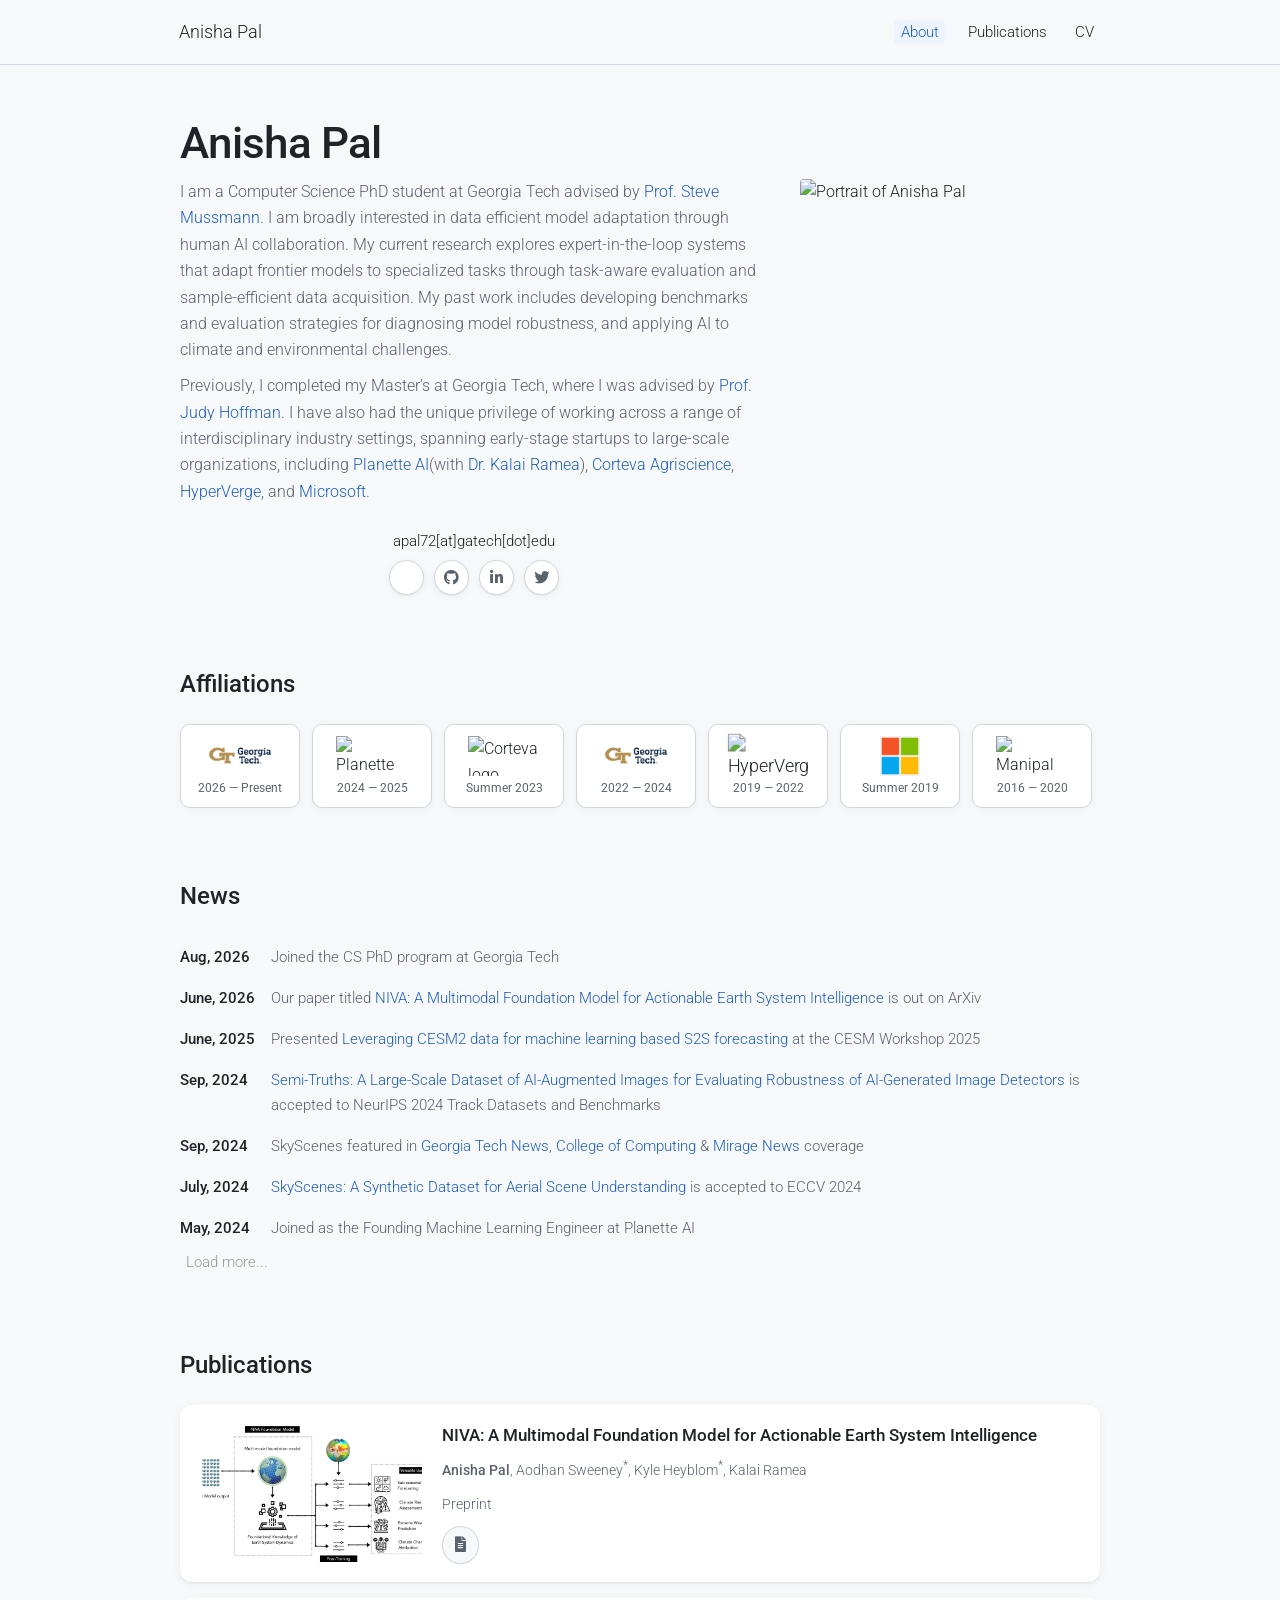
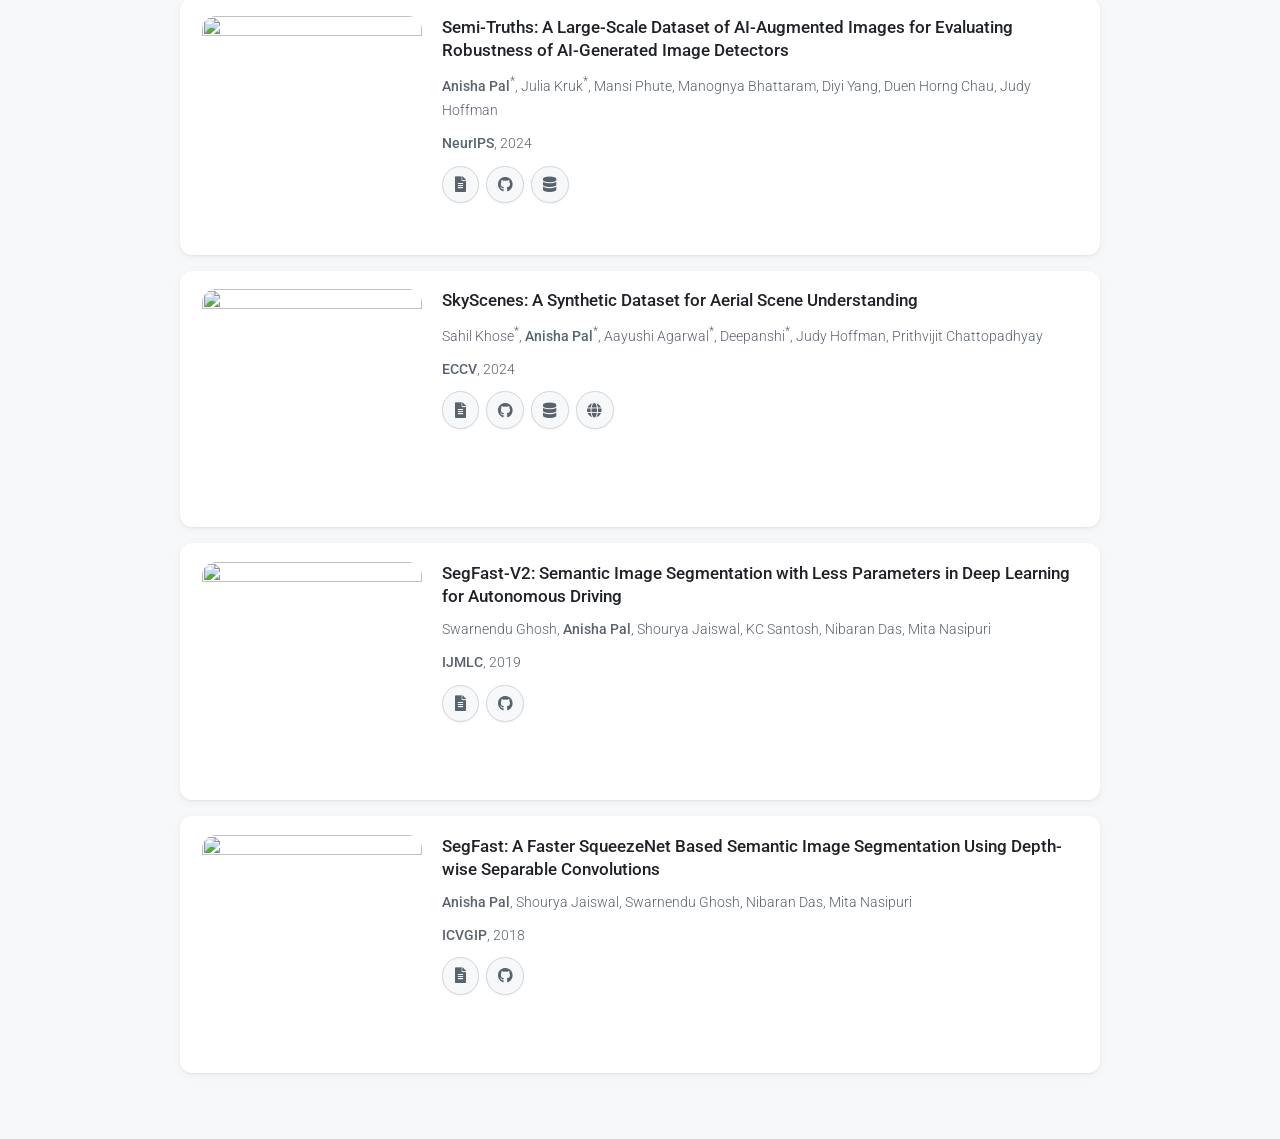
==== commit 2875f9e9: "changed intro" ====
--- a/index.html
+++ b/index.html
@@ -47,7 +47,7 @@
         <div class="about-content">
           <p>
             I am a Computer Science PhD student at Georgia Tech advised by <a href="https://stevemussmann.github.io/">Prof. Steve Mussmann</a>. 
-            I am interested in building interactive ML systems that leverage domain-specific inputs to enable non-ML experts to develop robust and interpretable models for their task-specific needs.
+            I am broadly interested in data efficient model adaptation through human AI collaboration. My current research explores expert-in-the-loop systems that adapt frontier models to specialized tasks through task-aware evaluation and sample-efficient data acquisition. My past work includes developing benchmarks and evaluation strategies for diagnosing model robustness, and applying AI to climate and environmental challenges.  
             
             <!-- I am a machine learning researcher and engineer with a Master’s in Computer Science from Georgia Tech, where I was supervised by <a href="https://jhoffman.github.io/"> Prof. Judy Hoffman</a> on problems related to robustness and distribution shift in vision systems. 
             I have also had the unique privilege of working across a range of interdisciplinary industry settings, spanning early-stage startups to large-scale organizations, including <a href="https://www.planette.ai/">Planette AI</a>, <a href="https://www.corteva.com/"> Corteva Agriscience</a>, <a href="https://hyperverge.co/us/"> HyperVerge</a>, and <a href="https://www.microsoft.com/en-us"> Microsoft</a>. -->
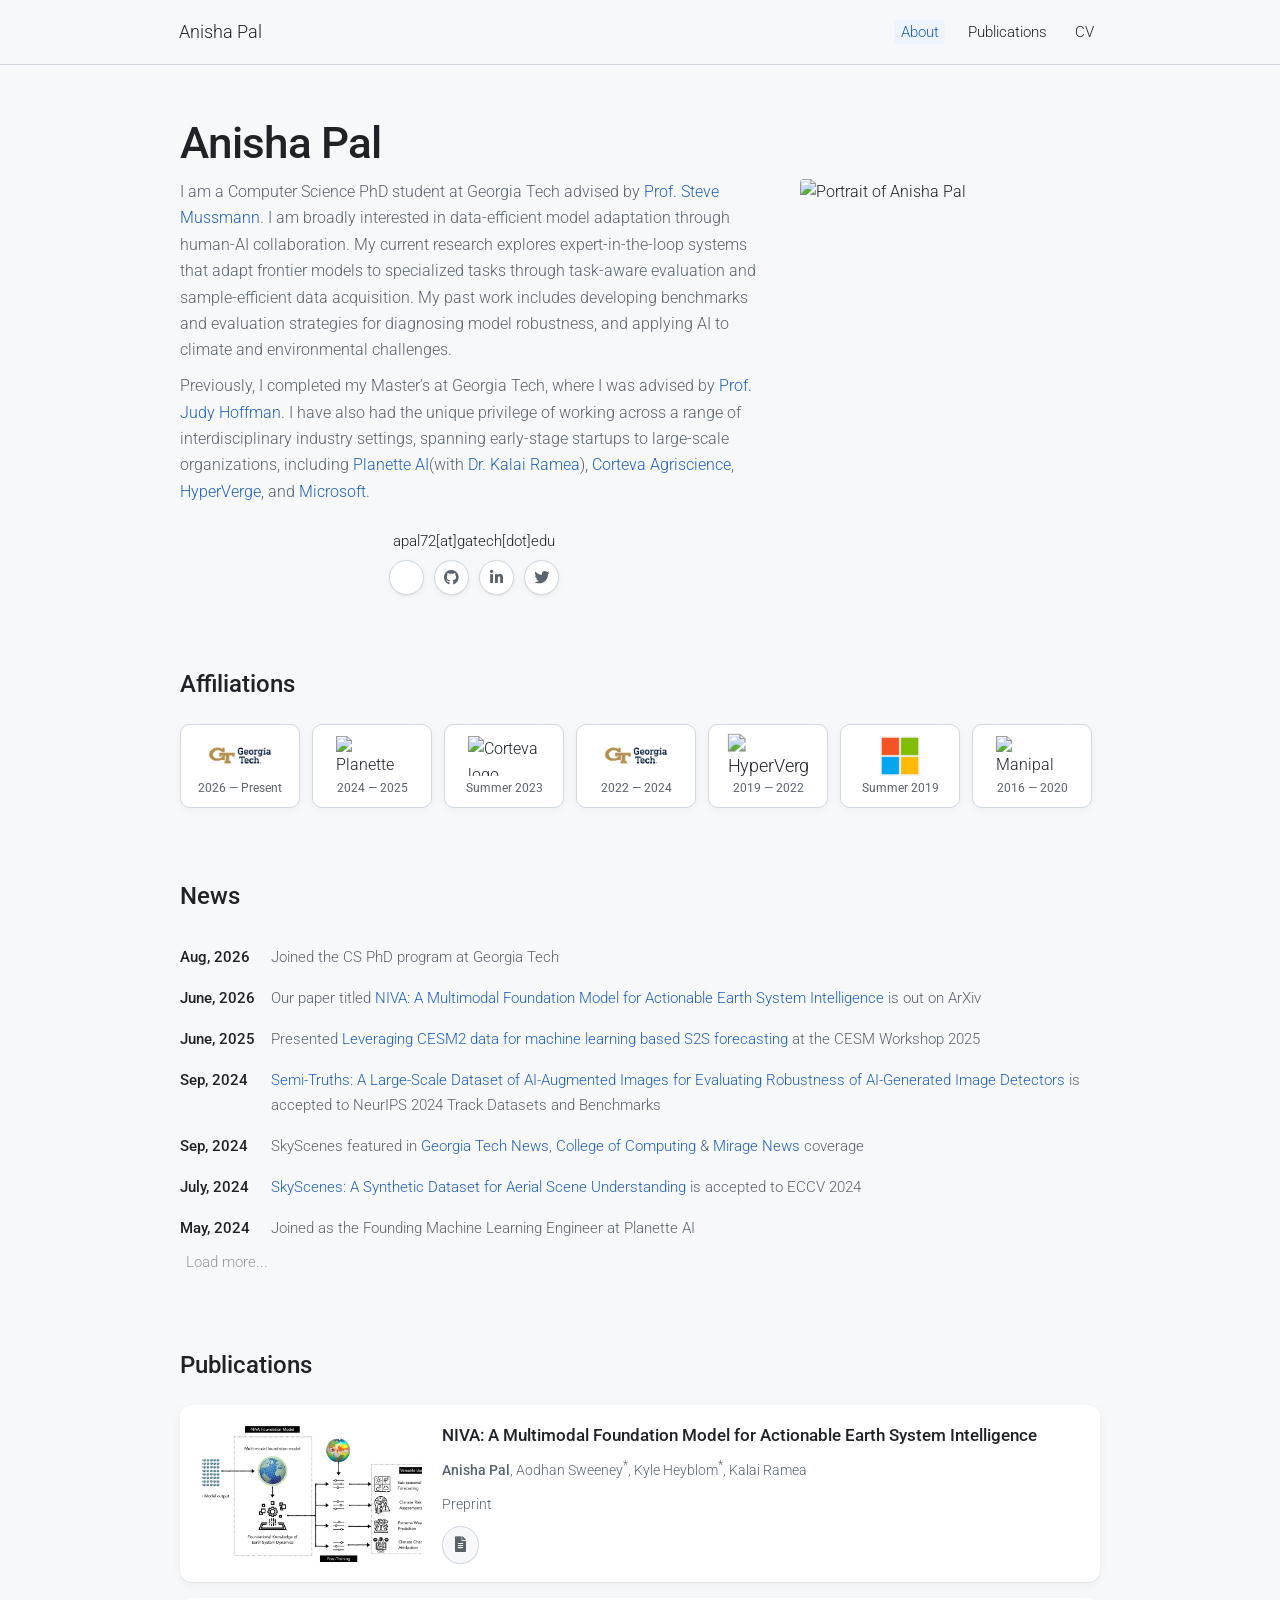
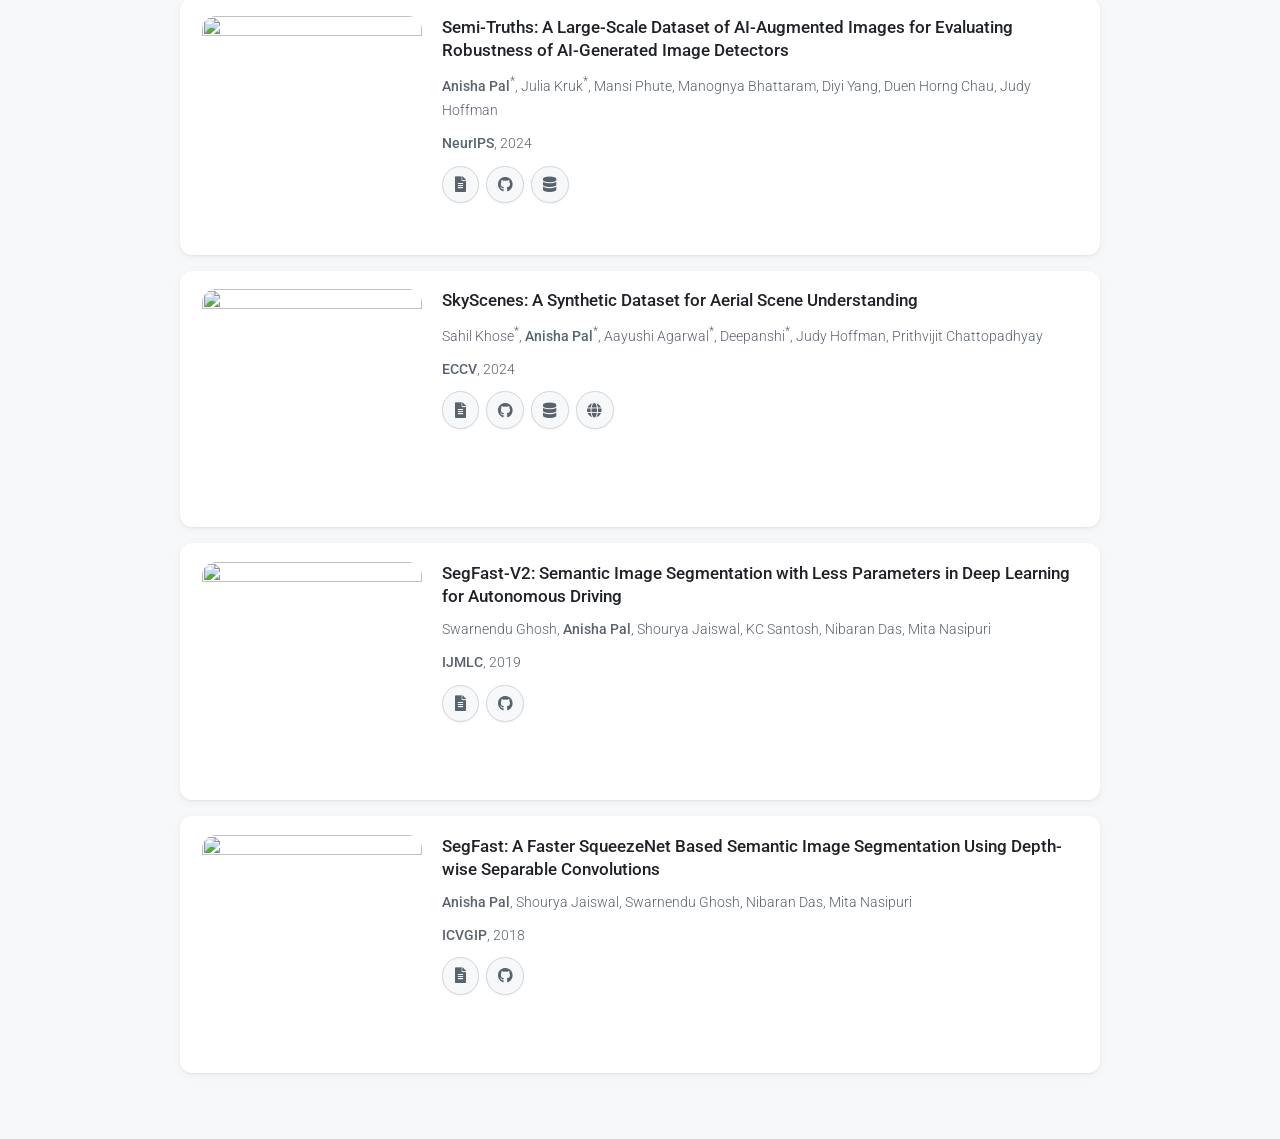
==== commit c4806d40: "changed intro" ====
--- a/index.html
+++ b/index.html
@@ -47,7 +47,7 @@
         <div class="about-content">
           <p>
             I am a Computer Science PhD student at Georgia Tech advised by <a href="https://stevemussmann.github.io/">Prof. Steve Mussmann</a>. 
-            I am broadly interested in data efficient model adaptation through human AI collaboration. My current research explores expert-in-the-loop systems that adapt frontier models to specialized tasks through task-aware evaluation and sample-efficient data acquisition. My past work includes developing benchmarks and evaluation strategies for diagnosing model robustness, and applying AI to climate and environmental challenges.  
+            I am broadly interested in data-efficient model adaptation through human-AI collaboration. My current research explores expert-in-the-loop systems that adapt frontier models to specialized tasks through task-aware evaluation and sample-efficient data acquisition. My past work includes developing benchmarks and evaluation strategies for diagnosing model robustness, and applying AI to climate and environmental challenges.  
             
             <!-- I am a machine learning researcher and engineer with a Master’s in Computer Science from Georgia Tech, where I was supervised by <a href="https://jhoffman.github.io/"> Prof. Judy Hoffman</a> on problems related to robustness and distribution shift in vision systems. 
             I have also had the unique privilege of working across a range of interdisciplinary industry settings, spanning early-stage startups to large-scale organizations, including <a href="https://www.planette.ai/">Planette AI</a>, <a href="https://www.corteva.com/"> Corteva Agriscience</a>, <a href="https://hyperverge.co/us/"> HyperVerge</a>, and <a href="https://www.microsoft.com/en-us"> Microsoft</a>. -->
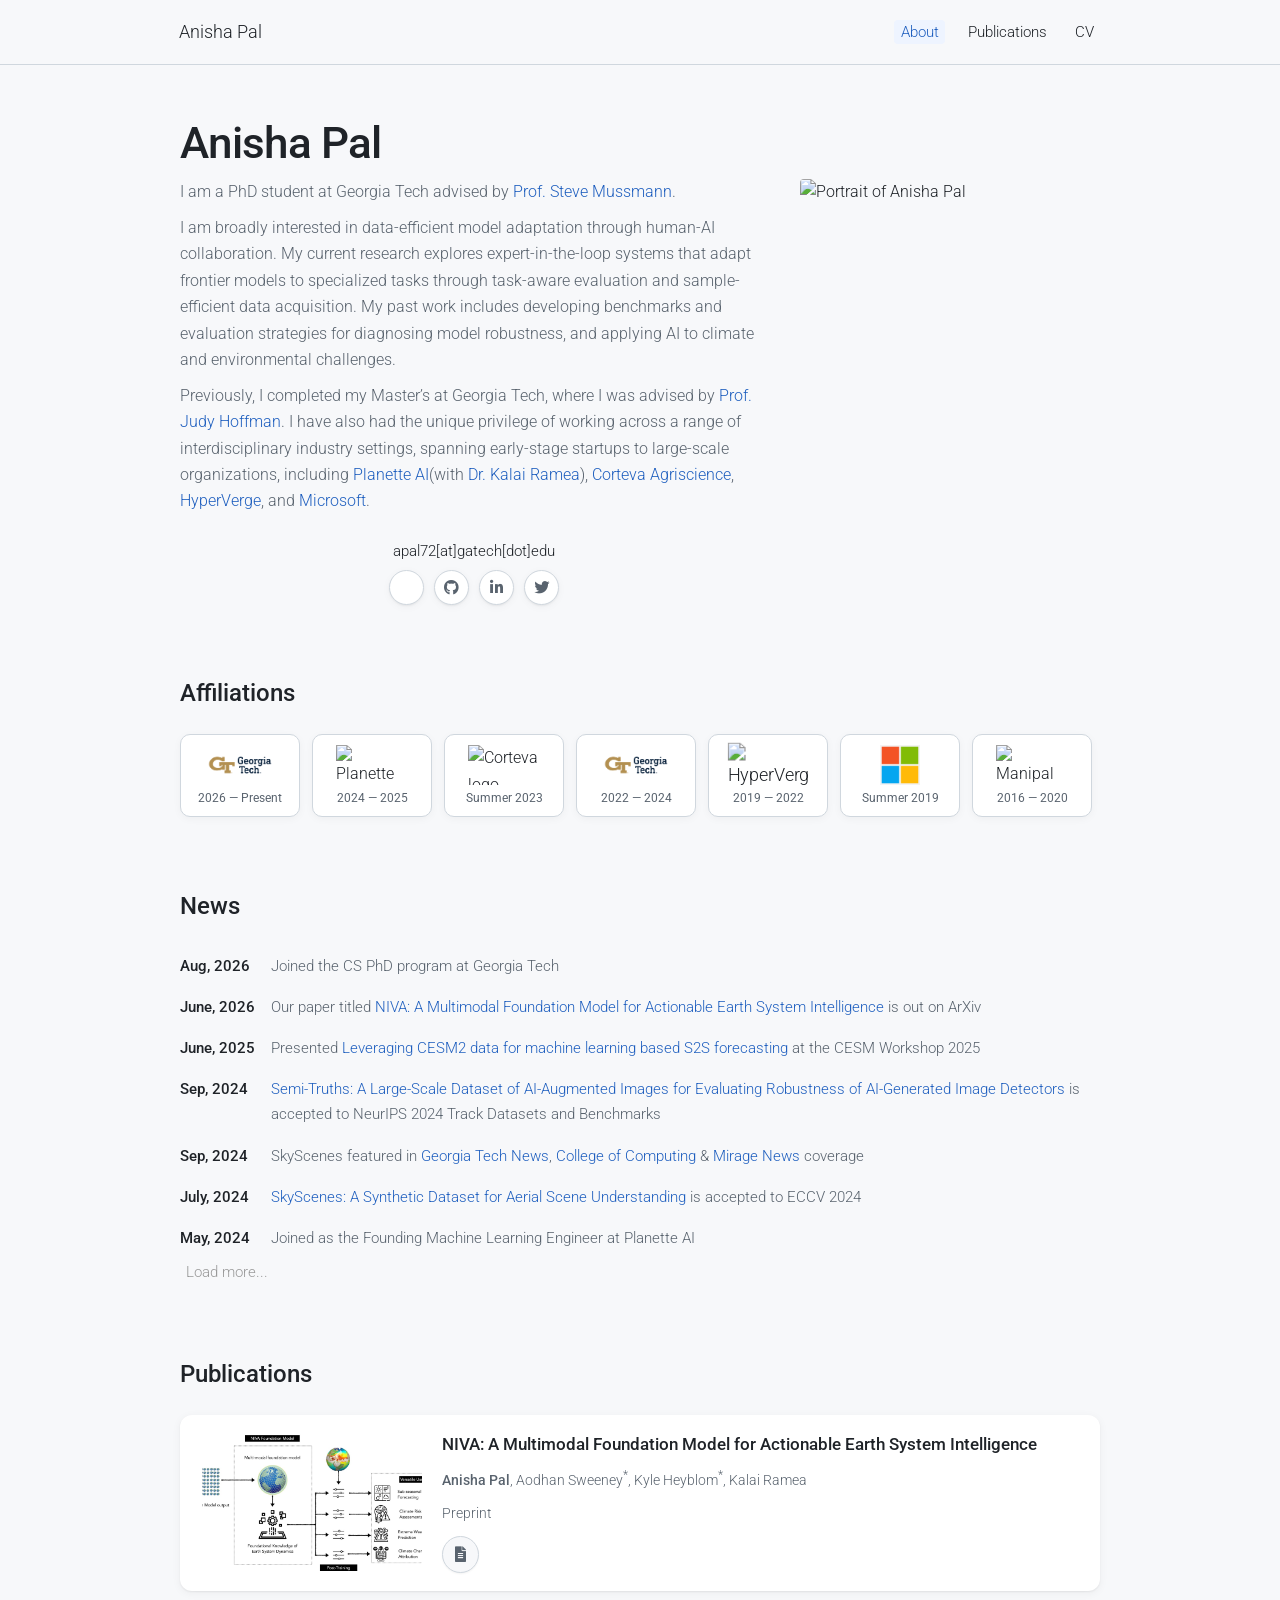
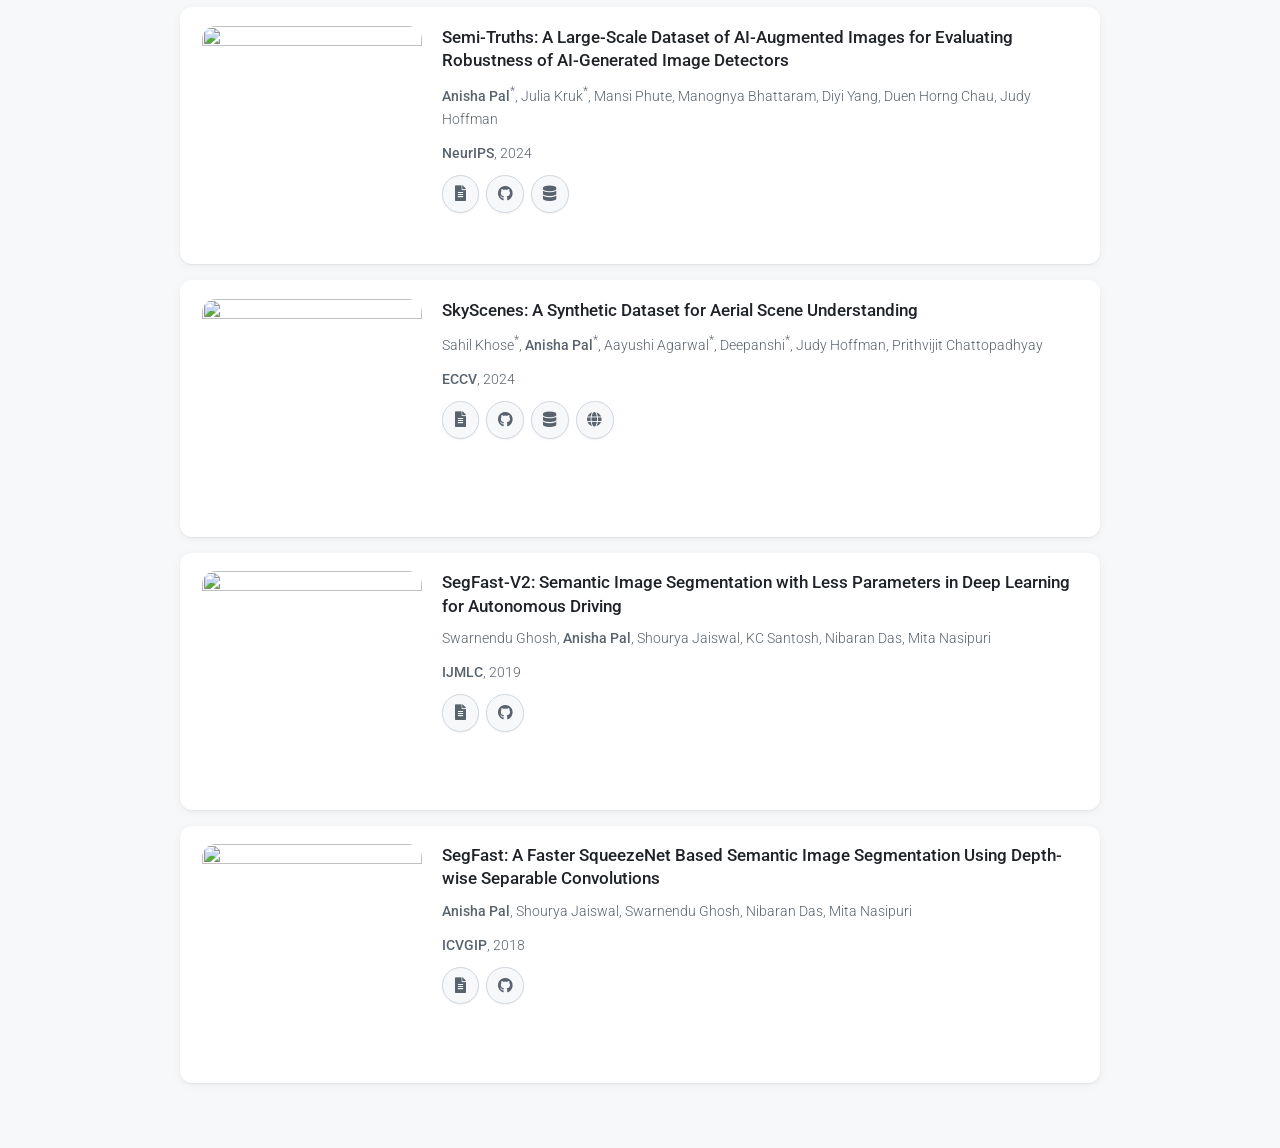
==== commit 1146f263: "changed intro" ====
--- a/index.html
+++ b/index.html
@@ -46,8 +46,8 @@
       <div class="about-hero">
         <div class="about-content">
           <p>
-            I am a Computer Science PhD student at Georgia Tech advised by <a href="https://stevemussmann.github.io/">Prof. Steve Mussmann</a>. 
-            I am broadly interested in data-efficient model adaptation through human-AI collaboration. My current research explores expert-in-the-loop systems that adapt frontier models to specialized tasks through task-aware evaluation and sample-efficient data acquisition. My past work includes developing benchmarks and evaluation strategies for diagnosing model robustness, and applying AI to climate and environmental challenges.  
+            I am a PhD student at Georgia Tech advised by <a href="https://stevemussmann.github.io/">Prof. Steve Mussmann</a>.</p>
+            <p>I am broadly interested in data-efficient model adaptation through human-AI collaboration. My current research explores expert-in-the-loop systems that adapt frontier models to specialized tasks through task-aware evaluation and sample-efficient data acquisition. My past work includes developing benchmarks and evaluation strategies for diagnosing model robustness, and applying AI to climate and environmental challenges. </p> 
             
             <!-- I am a machine learning researcher and engineer with a Master’s in Computer Science from Georgia Tech, where I was supervised by <a href="https://jhoffman.github.io/"> Prof. Judy Hoffman</a> on problems related to robustness and distribution shift in vision systems. 
             I have also had the unique privilege of working across a range of interdisciplinary industry settings, spanning early-stage startups to large-scale organizations, including <a href="https://www.planette.ai/">Planette AI</a>, <a href="https://www.corteva.com/"> Corteva Agriscience</a>, <a href="https://hyperverge.co/us/"> HyperVerge</a>, and <a href="https://www.microsoft.com/en-us"> Microsoft</a>. -->
@@ -57,7 +57,7 @@
             Georgia Tech, where I worked with Prof. Judy Hoffman on robustness and distribution shift
             challenges in vision systems. I am also fortunate to have collaborated on 
             interdisciplinary projects on sustainable planning and climate forecasting with Dr. Arthi Rao and during my time at PlanetteAI.  -->
-          </p>
+   
           <!-- <p>
            Broadly, I am interested in understanding how domain-specific structure and expert knowledge can be leveraged to build robust and interpretable ML systems.
           </p> -->
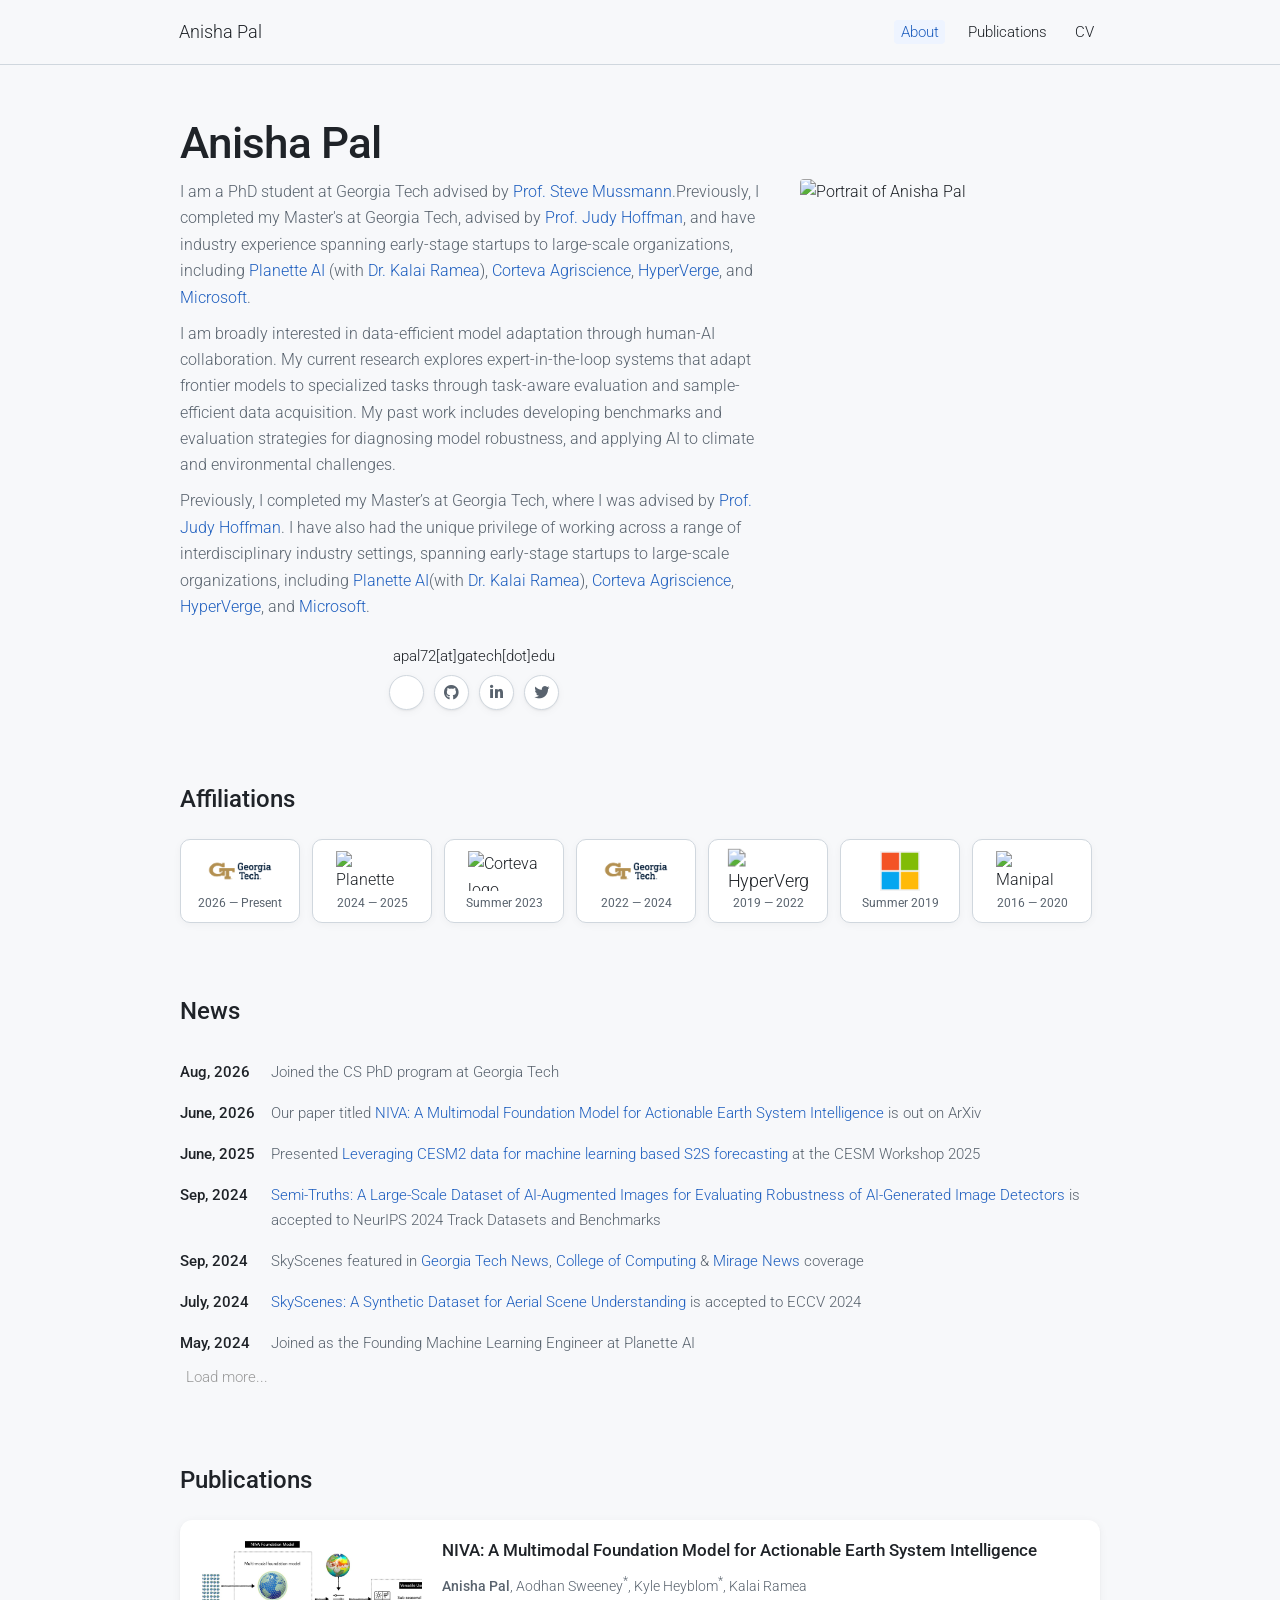
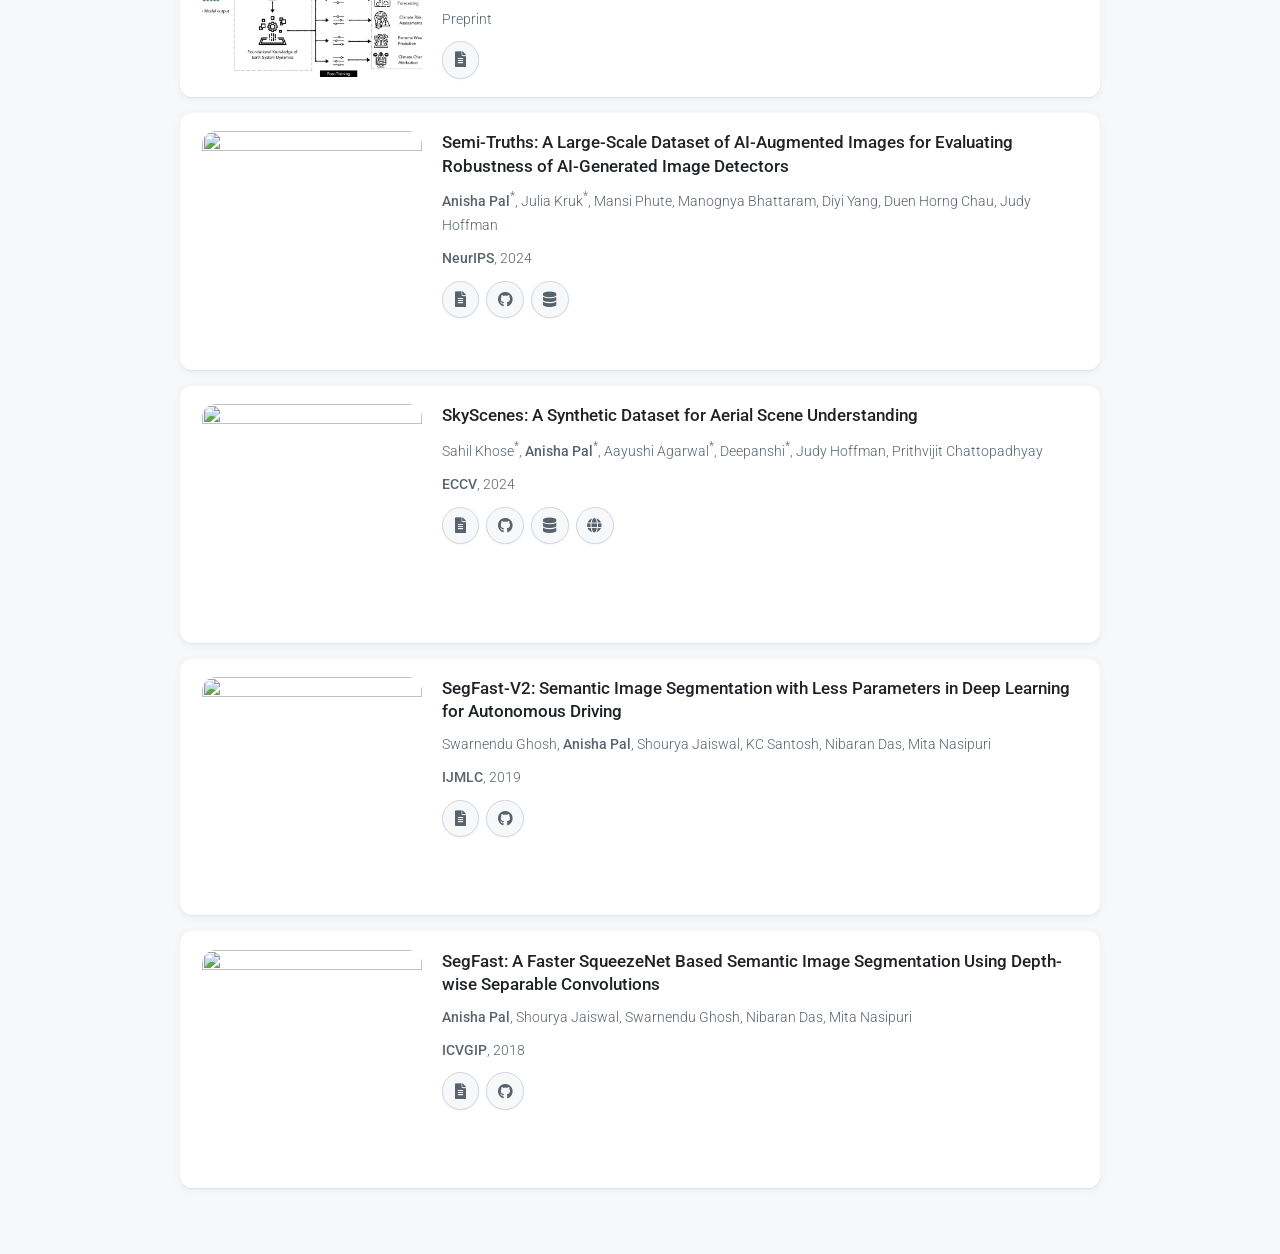
==== commit fca74e29: "changed intro" ====
--- a/index.html
+++ b/index.html
@@ -46,7 +46,7 @@
       <div class="about-hero">
         <div class="about-content">
           <p>
-            I am a PhD student at Georgia Tech advised by <a href="https://stevemussmann.github.io/">Prof. Steve Mussmann</a>.</p>
+            I am a PhD student at Georgia Tech advised by <a href="https://stevemussmann.github.io/">Prof. Steve Mussmann</a>.Previously, I completed my Master's at Georgia Tech, advised by <a href="https://jhoffman.github.io/">Prof. Judy Hoffman</a>, and have industry experience spanning early-stage startups to large-scale organizations, including <a href="https://www.planette.ai/">Planette AI</a> (with <a href="https://www.linkedin.com/in/kramea/">Dr. Kalai Ramea</a>), <a href="https://www.corteva.com/">Corteva Agriscience</a>, <a href="https://hyperverge.co/us/">HyperVerge</a>, and <a href="https://www.microsoft.com/en-us">Microsoft</a>.</p>
             <p>I am broadly interested in data-efficient model adaptation through human-AI collaboration. My current research explores expert-in-the-loop systems that adapt frontier models to specialized tasks through task-aware evaluation and sample-efficient data acquisition. My past work includes developing benchmarks and evaluation strategies for diagnosing model robustness, and applying AI to climate and environmental challenges. </p> 
             
             <!-- I am a machine learning researcher and engineer with a Master’s in Computer Science from Georgia Tech, where I was supervised by <a href="https://jhoffman.github.io/"> Prof. Judy Hoffman</a> on problems related to robustness and distribution shift in vision systems. 
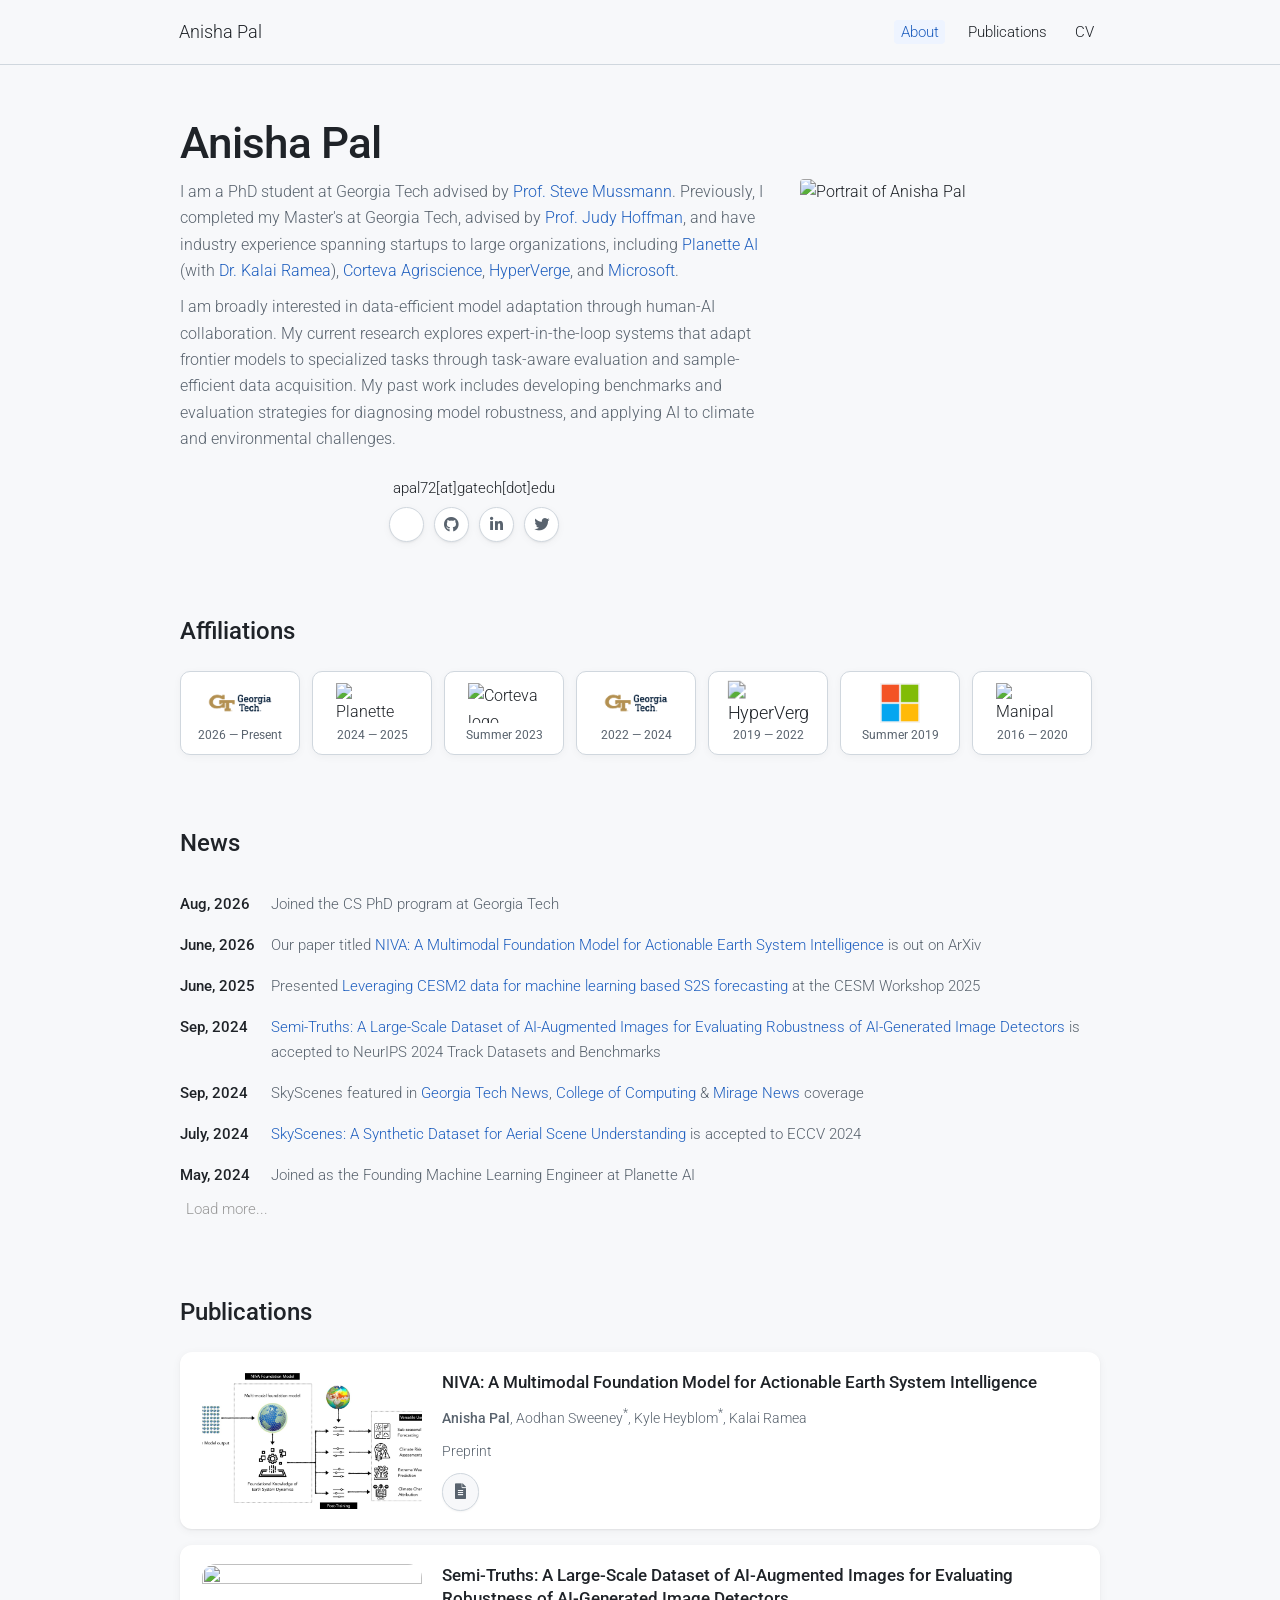
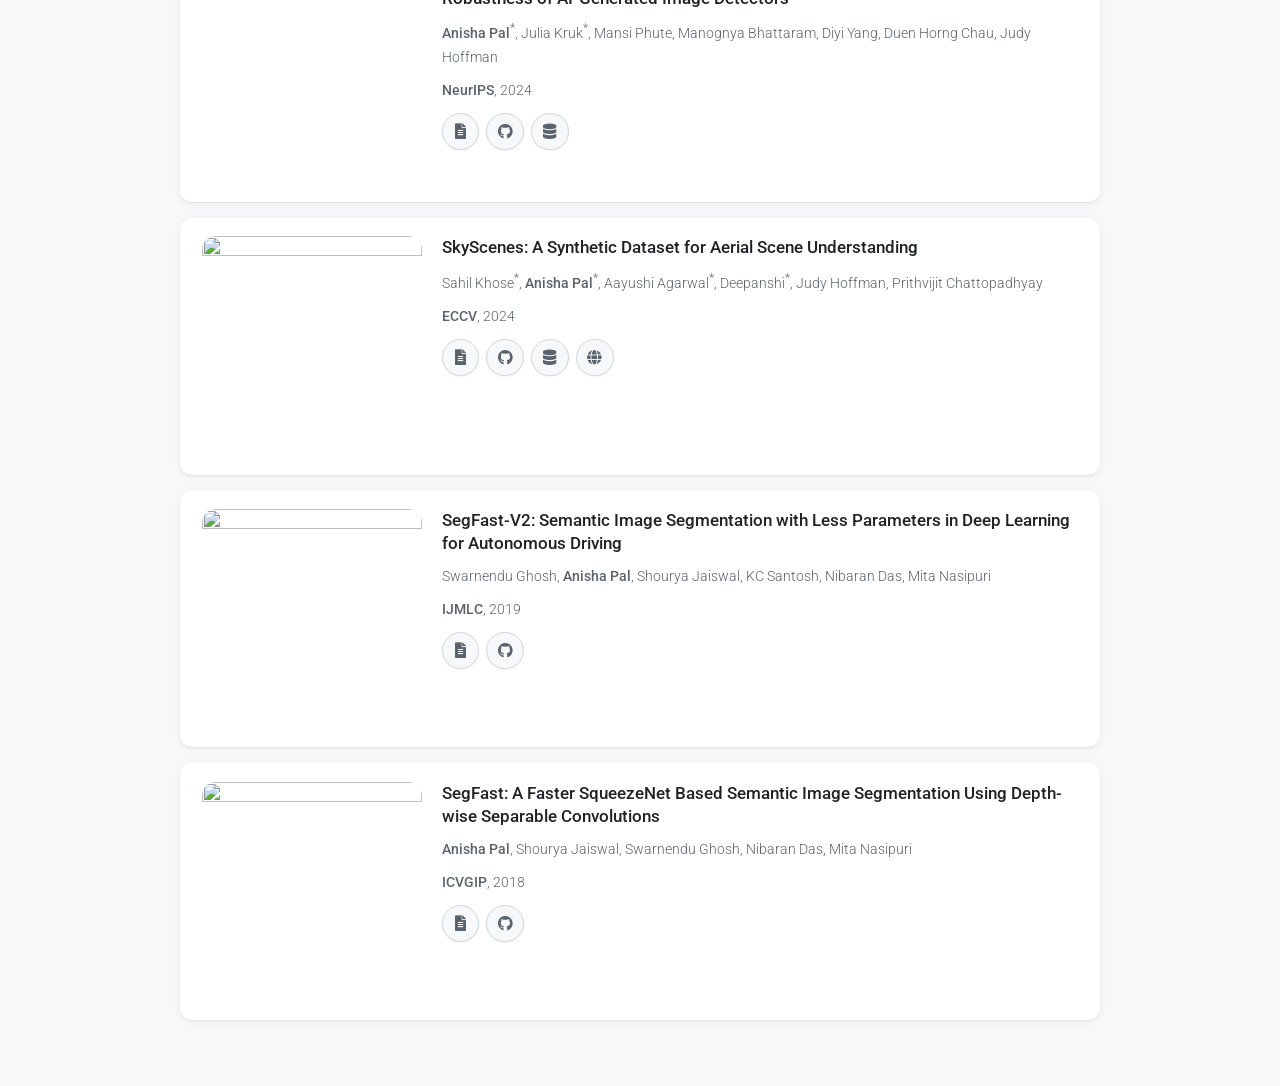
==== commit becef6b2: "changed intro" ====
--- a/index.html
+++ b/index.html
@@ -46,7 +46,7 @@
       <div class="about-hero">
         <div class="about-content">
           <p>
-            I am a PhD student at Georgia Tech advised by <a href="https://stevemussmann.github.io/">Prof. Steve Mussmann</a>.Previously, I completed my Master's at Georgia Tech, advised by <a href="https://jhoffman.github.io/">Prof. Judy Hoffman</a>, and have industry experience spanning early-stage startups to large-scale organizations, including <a href="https://www.planette.ai/">Planette AI</a> (with <a href="https://www.linkedin.com/in/kramea/">Dr. Kalai Ramea</a>), <a href="https://www.corteva.com/">Corteva Agriscience</a>, <a href="https://hyperverge.co/us/">HyperVerge</a>, and <a href="https://www.microsoft.com/en-us">Microsoft</a>.</p>
+            I am a PhD student at Georgia Tech advised by <a href="https://stevemussmann.github.io/">Prof. Steve Mussmann</a>. Previously, I completed my Master's at Georgia Tech, advised by <a href="https://jhoffman.github.io/">Prof. Judy Hoffman</a>, and have industry experience spanning startups to large organizations, including <a href="https://www.planette.ai/">Planette AI</a> (with <a href="https://www.linkedin.com/in/kramea/">Dr. Kalai Ramea</a>), <a href="https://www.corteva.com/">Corteva Agriscience</a>, <a href="https://hyperverge.co/us/">HyperVerge</a>, and <a href="https://www.microsoft.com/en-us">Microsoft</a>.</p>
             <p>I am broadly interested in data-efficient model adaptation through human-AI collaboration. My current research explores expert-in-the-loop systems that adapt frontier models to specialized tasks through task-aware evaluation and sample-efficient data acquisition. My past work includes developing benchmarks and evaluation strategies for diagnosing model robustness, and applying AI to climate and environmental challenges. </p> 
             
             <!-- I am a machine learning researcher and engineer with a Master’s in Computer Science from Georgia Tech, where I was supervised by <a href="https://jhoffman.github.io/"> Prof. Judy Hoffman</a> on problems related to robustness and distribution shift in vision systems. 
@@ -61,11 +61,11 @@
           <!-- <p>
            Broadly, I am interested in understanding how domain-specific structure and expert knowledge can be leveraged to build robust and interpretable ML systems.
           </p> -->
-          <p>
+          <!-- <p>
             Previously, I completed my Master’s at Georgia Tech, where I was advised by <a href="https://jhoffman.github.io/">Prof. Judy Hoffman</a>.  
             I have also had the unique privilege of working across a range of interdisciplinary industry settings, spanning early-stage startups to large-scale organizations, 
             including <a href="https://www.planette.ai/">Planette AI</a>(with <a href="https://www.linkedin.com/in/kramea/">Dr. Kalai Ramea</a>), <a href="https://www.corteva.com/"> Corteva Agriscience</a>, <a href="https://hyperverge.co/us/"> HyperVerge</a>, and <a href="https://www.microsoft.com/en-us"> Microsoft</a>.
-          </p>
+          </p> -->
           <div class="email-icon" style="margin: 1.75rem 0 0.55rem;">
             <h3 style="display: flex; justify-content: center; font-weight: 300; margin: 0; padding: 0;">
               <span style="font-size: 0.8em; line-height: 1.2;">apal72[at]gatech[dot]edu</span>
